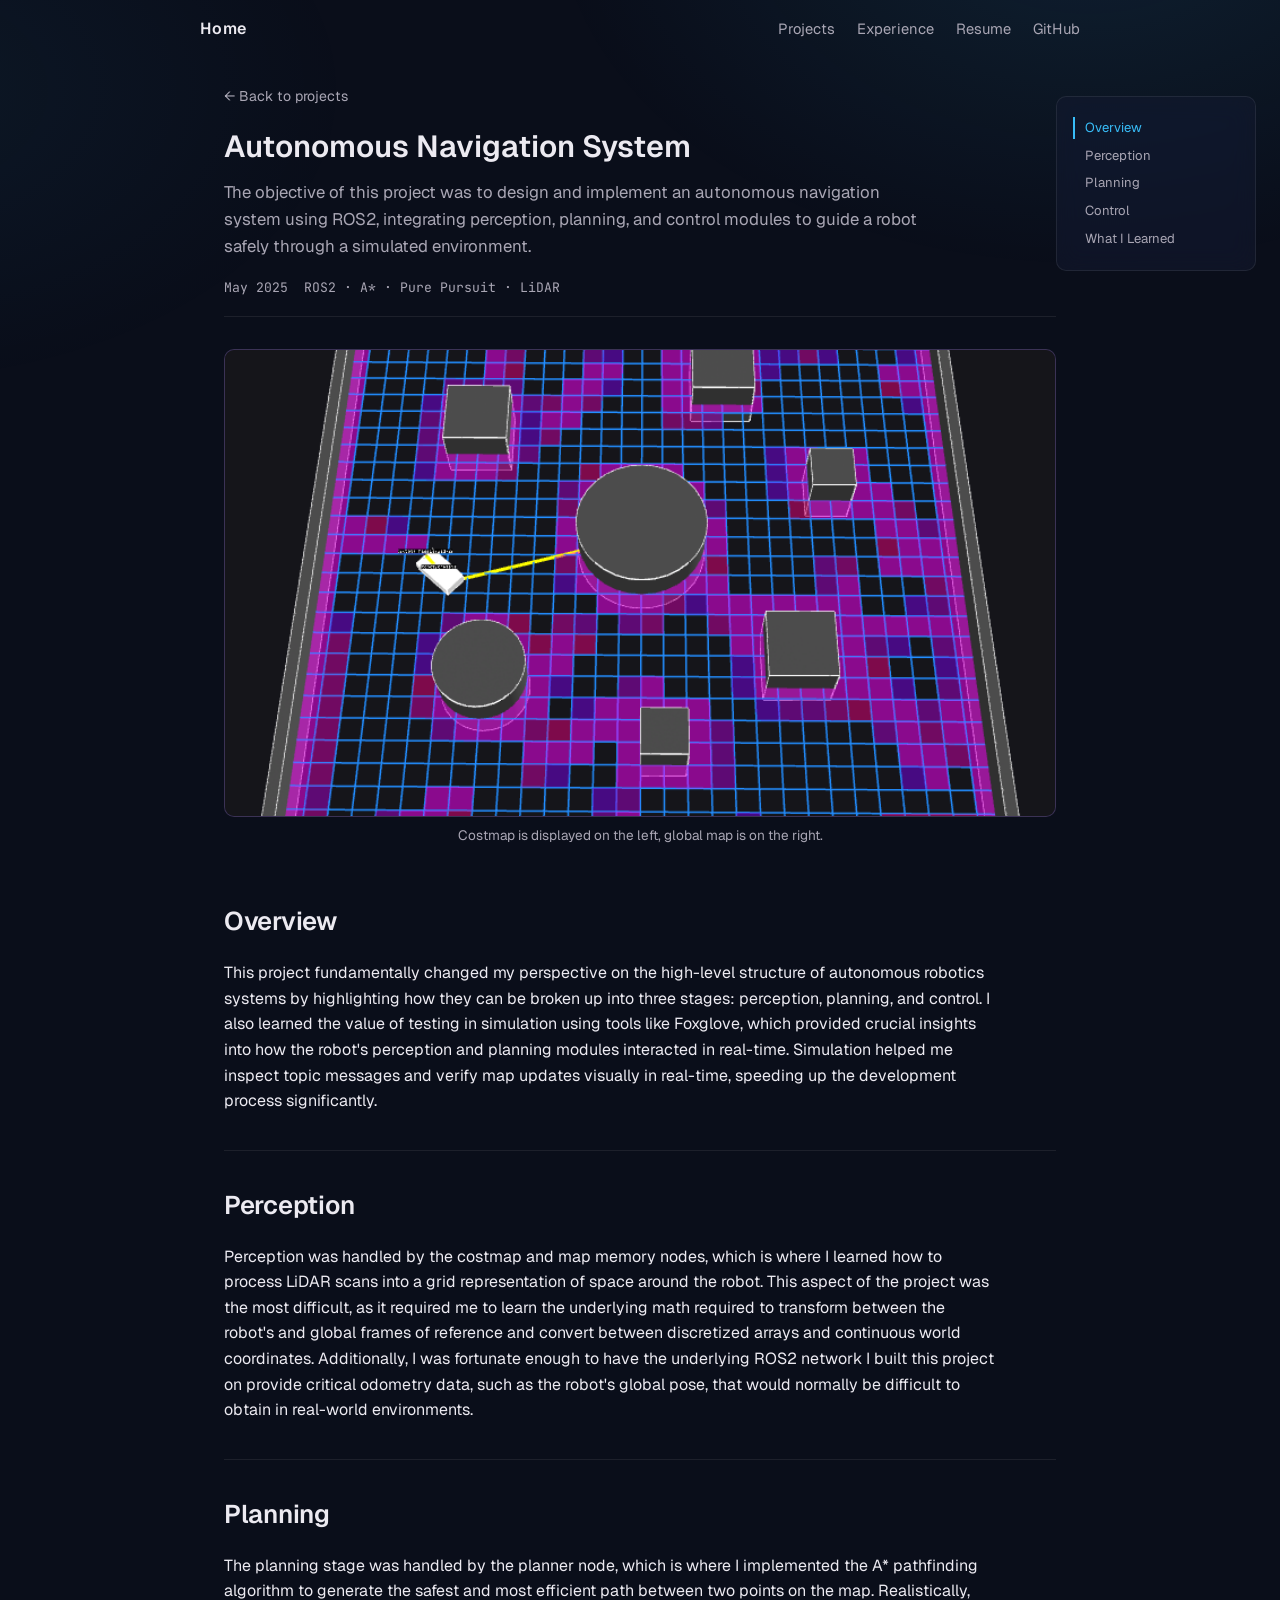
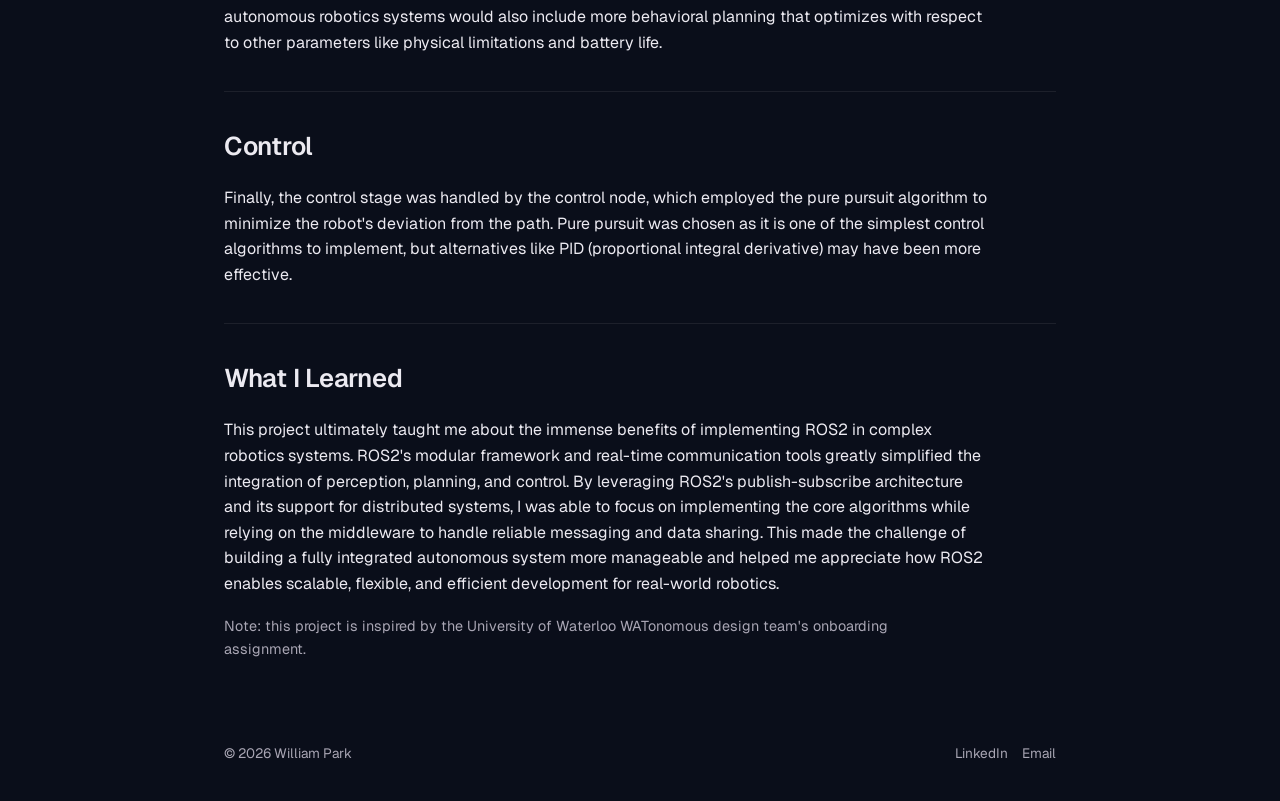
==== docs/projects/autonomous-navigation-system.html @ c75fd5d5 "Add site under /docs for GitHub Pages - Rename NewWebsite/ to docs/ so it can be served from the /do" ====
<!DOCTYPE html>
<html lang="en">
<head>
  <meta charset="UTF-8">
  <meta name="viewport" content="width=device-width, initial-scale=1.0">
  <title>William Park — Autonomous Navigation System</title>
  <meta name="description" content="ROS2 stack integrating perception, planning, and control to navigate a simulated environment.">
  <meta property="og:type" content="article">
  <meta property="og:title" content="Autonomous Navigation System">
  <meta property="og:description" content="ROS2 stack integrating perception, planning, and control to navigate a simulated environment.">
  <meta property="og:url" content="https://www.williampark.org/projects/autonomous-navigation-system.html">
  <meta property="og:image" content="https://www.williampark.org/assets/img/autonomous-navigation-system.png">
  <meta name="twitter:card" content="summary_large_image">
  <link rel="preconnect" href="https://fonts.googleapis.com">
  <link rel="preconnect" href="https://fonts.gstatic.com" crossorigin>
  <link rel="stylesheet" href="https://fonts.googleapis.com/css2?family=Geist:wght@400;500;600;700&family=JetBrains+Mono:wght@400;500&display=swap">
  <link rel="stylesheet" href="../css/style.css">
  <link rel="icon" type="image/svg+xml" href="../assets/favicon.svg">
</head>
<body class="project-page">
  <nav class="top-nav">
    <a href="../index.html" class="brand">Home</a>
    <div class="nav-links">
      <a href="../index.html#projects">Projects</a>
      <a href="../index.html#experience">Experience</a>
      <a href="../assets/resume.pdf" target="_blank" rel="noopener">Resume</a>
      <a href="https://github.com/parkwilliamy" target="_blank" rel="noopener">GitHub</a>
    </div>
  </nav>

  <main>
    <header class="page-head">
      <a href="../index.html#projects" class="back-link">← Back to projects</a>
      <h1>Autonomous Navigation System</h1>
      <p class="subtitle">
        The objective of this project was to design and implement an autonomous
        navigation system using ROS2, integrating perception, planning, and control
        modules to guide a robot safely through a simulated environment.
      </p>
      <div class="meta-bar">
        <span>May 2025</span>
        <span>ROS2 · A* · Pure Pursuit · LiDAR</span>
      </div>
    </header>

    <section>
      <figure class="hero-fig">
        <img src="../assets/img/autonomous-navigation-system.png" alt="Costmap and global map">
        <figcaption>Costmap is displayed on the left, global map is on the right.</figcaption>
      </figure>


      <h2>Overview</h2>
      <p>
        This project fundamentally changed my perspective on the high-level structure
        of autonomous robotics systems by highlighting how they can be broken up into
        three stages: perception, planning, and control. I also learned the value of
        testing in simulation using tools like Foxglove, which provided crucial
        insights into how the robot's perception and planning modules interacted in
        real-time. Simulation helped me inspect topic messages and verify map updates
        visually in real-time, speeding up the development process significantly.
      </p>

      <h2>Perception</h2>
      <p>
        Perception was handled by the costmap and map memory nodes, which is where I
        learned how to process LiDAR scans into a grid representation of space around
        the robot. This aspect of the project was the most difficult, as it required
        me to learn the underlying math required to transform between the robot's and
        global frames of reference and convert between discretized arrays and
        continuous world coordinates. Additionally, I was fortunate enough to have the
        underlying ROS2 network I built this project on provide critical odometry
        data, such as the robot's global pose, that would normally be difficult to
        obtain in real-world environments.
      </p>

      <h2>Planning</h2>
      <p>
        The planning stage was handled by the planner node, which is where I
        implemented the A* pathfinding algorithm to generate the safest and most
        efficient path between two points on the map. Realistically, autonomous
        robotics systems would also include more behavioral planning that optimizes
        with respect to other parameters like physical limitations and battery life.
      </p>

      <h2>Control</h2>
      <p>
        Finally, the control stage was handled by the control node, which employed
        the pure pursuit algorithm to minimize the robot's deviation from the path.
        Pure pursuit was chosen as it is one of the simplest control algorithms to
        implement, but alternatives like PID (proportional integral derivative) may
        have been more effective.
      </p>

      <h2>What I Learned</h2>
      <p>
        This project ultimately taught me about the immense benefits of implementing
        ROS2 in complex robotics systems. ROS2's modular framework and real-time
        communication tools greatly simplified the integration of perception,
        planning, and control. By leveraging ROS2's publish-subscribe architecture
        and its support for distributed systems, I was able to focus on implementing
        the core algorithms while relying on the middleware to handle reliable
        messaging and data sharing. This made the challenge of building a fully
        integrated autonomous system more manageable and helped me appreciate how
        ROS2 enables scalable, flexible, and efficient development for real-world
        robotics.
      </p>
      <p style="color: var(--text-dim); font-size: 0.9rem; margin-top: 18px;">
        Note: this project is inspired by the University of Waterloo WATonomous design
        team's onboarding assignment.
      </p>
    </section>
  </main>

  <footer>
    <div>© <span id="year"></span> William Park</div>
    <div class="socials">
      <a href="https://linkedin.com/in/parkwilliamy" target="_blank" rel="noopener">LinkedIn</a>
      <a href="mailto:w5park@uwaterloo.ca">Email</a>
    </div>
  </footer>
  <script src="../js/project-page.js" defer></script>
</body>
</html>
---- docs/css/style.css ----
/* --- Palette ---
   Inspired by deep-navy + electric-blue/violet palettes.
   Required base colors from brief are kept as named vars and used for surfaces.

   --bg-deep:     #0A0E1A   deep navy page background
   --bg:          #141A2E   base panel background
   --surface:     #1A2240   raised surface
   --muted:       #2A2147   muted panel / border tint (derived from #413F54)
   --plum:        #413F54   plum (brief palette)
   --charcoal:    #3F4045   neutral charcoal (brief palette)
   --slate:       #30292F   warm slate (brief palette)
   --indigo:      #5F5AA2   indigo accent (brief palette)
   --royal:       #355691   royal blue (brief palette)
   --blue:        #2563EB   electric blue — primary accent
   --violet:      #7C3AED   electric violet — secondary accent
   --cyan:        #38BDF8   cyan highlight
   --pink:        #EC4899   warm accent (used sparingly)
*/

:root {
  --bg-deep: #0A0E1A;
  --bg: #141A2E;
  --surface: #1A2240;
  --muted: #2A2147;
  --plum: #413F54;
  --charcoal: #3F4045;
  --slate: #30292F;
  --indigo: #5F5AA2;
  --royal: #355691;
  --blue: #2563EB;
  --violet: #7C3AED;
  --cyan: #38BDF8;
  --pink: #EC4899;

  /* Single accent. Cyan reads "technical instrument" against the deep navy
     and keeps the palette disciplined. --accent-2 is a muted neutral for
     subtle differentiation when one accent isn't enough. */
  --accent: var(--cyan);
  --accent-2: rgba(255, 255, 255, 0.12);
  --text: #ECEAF1;
  --text-dim: #A9A6B4;
  --border: rgba(255, 255, 255, 0.08);
  --radius: 10px;
  --maxw: 880px;
  --font: "Geist", ui-sans-serif, system-ui, -apple-system, "Segoe UI", Roboto, "Helvetica Neue", Arial, sans-serif;
  --mono: "JetBrains Mono", ui-monospace, SFMono-Regular, Menlo, Consolas, monospace;
}

* { box-sizing: border-box; }

html { scroll-behavior: smooth; }
@media (prefers-reduced-motion: reduce) {
  html { scroll-behavior: auto; }
}

/* Offset anchor targets so they don't land under the sticky nav. */
#projects, #experience { scroll-margin-top: 80px; }

html, body {
  margin: 0;
  padding: 0;
  color: var(--text);
  font-family: var(--font);
  font-size: 16px;
  line-height: 1.6;
  -webkit-font-smoothing: antialiased;
  min-height: 100%;
}
html { background: var(--bg-deep); }

body {
  background: transparent;
  position: relative;
}

/* Subtle single-accent ambient wash. No dot matrix; the page stays calm. */
body::after {
  content: "";
  position: fixed;
  inset: 0;
  z-index: -1;
  background:
    radial-gradient(900px 600px at 85% -10%, rgba(56, 189, 248, 0.10), transparent 60%),
    radial-gradient(800px 500px at -10% 10%, rgba(56, 189, 248, 0.06), transparent 60%);
  pointer-events: none;
}

a {
  color: var(--text);
  text-decoration: none;
  border-bottom: 1px solid transparent;
  transition: color 0.15s ease, border-color 0.15s ease;
}
a:hover { color: var(--accent); border-bottom-color: var(--accent); }

main, header, footer {
  max-width: var(--maxw);
  margin: 0 auto;
  padding: 0 24px;
}

/* --- Top nav (sticky, gains a frosted background on scroll) --- */
.top-nav {
  display: flex;
  justify-content: space-between;
  align-items: center;
  padding: 16px max(24px, calc((100% - var(--maxw)) / 2));
  max-width: none;
  margin: 0;
  position: sticky;
  top: 0;
  z-index: 50;
  background: transparent;
  border-bottom: 1px solid transparent;
  /* Only transition properties that don't reflow layout — animating padding or
     height causes subpixel jitter on the nav's text. */
  transition: background-color 0.25s ease, border-color 0.25s ease;
  will-change: background-color;
}
.top-nav.scrolled {
  background: rgba(10, 14, 26, 0.72);
  backdrop-filter: saturate(160%) blur(12px);
  -webkit-backdrop-filter: saturate(160%) blur(12px);
  border-bottom-color: var(--border);
}
.brand {
  font-weight: 600;
  letter-spacing: 0.02em;
  font-size: 1rem;
  color: var(--text);
  border: none;
}
.brand:hover { color: var(--accent); border: none; }
.nav-links { display: flex; gap: 22px; font-size: 0.92rem; color: var(--text-dim); }
.nav-links a { color: var(--text-dim); border: none; }
.nav-links a:hover { color: var(--accent); border: none; }

/* --- Hero --- */
.hero {
  padding: 32px 0 16px;
}
.hero-eyebrow {
  font-family: var(--mono);
  font-size: 0.78rem;
  letter-spacing: 0.14em;
  text-transform: uppercase;
  color: var(--cyan);
  margin: 0 0 12px;
}
.hero h1 {
  font-size: 2.6rem;
  font-weight: 700;
  margin: 0 0 10px;
  letter-spacing: -0.02em;
  color: var(--text);
}
.hero-headline {
  font-size: 1.4rem;
  font-weight: 500;
  color: var(--text);
  margin: 0 0 8px;
  letter-spacing: -0.01em;
}
.hero .lede {
  color: var(--text-dim);
  margin: 0 0 18px;
  max-width: 60ch;
}
.hero .quick-links {
  display: flex;
  flex-wrap: wrap;
  gap: 10px;
  margin-top: 18px;
}
.quick-link {
  display: inline-flex;
  align-items: center;
  gap: 6px;
  padding: 8px 14px;
  border: 1px solid var(--border);
  border-radius: 999px;
  font-size: 0.88rem;
  color: var(--text);
  background: rgba(255, 255, 255, 0.03);
  transition: all 0.18s ease;
}
.quick-link:nth-child(1) {
  background: var(--cyan);
  border-color: transparent;
  color: var(--bg-deep);
}
.quick-link:nth-child(1):hover { filter: brightness(1.08); border-color: transparent; }
.quick-link:hover {
  border-color: var(--cyan);
  color: var(--cyan);
  background: rgba(56, 189, 248, 0.08);
}
.quick-link .arrow { font-size: 0.85em; opacity: 0.85; }

/* --- Section headers --- */
.section {
  padding: 40px 0 8px;
}
.section h2 {
  font-size: 1.05rem;
  font-weight: 600;
  text-transform: uppercase;
  letter-spacing: 0.14em;
  color: var(--text-dim);
  margin: 0 0 18px;
  display: flex;
  align-items: center;
  gap: 12px;
}
.section h2::before {
  content: "";
  width: 28px;
  height: 1px;
  background: var(--cyan);
}

/* --- Project list (image-forward cards) --- */
.year-group { margin-bottom: 36px; }
.year-label {
  font-family: var(--mono);
  font-size: 0.78rem;
  color: var(--cyan);
  letter-spacing: 0.1em;
  margin: 0 0 14px;
  padding-bottom: 6px;
  border-bottom: 1px solid var(--border);
}
.project-list {
  list-style: none;
  padding: 0;
  margin: 0;
  display: grid;
  grid-template-columns: 1fr;
  gap: 24px;
}
.project-item { margin: 0; }
.project-link {
  position: relative;
  display: flex;
  flex-direction: column;
  height: 100%;
  border-radius: var(--radius);
  border: 1px solid var(--border);
  overflow: hidden;
  background: rgba(20, 26, 46, 0.62);
  backdrop-filter: blur(10px) saturate(140%);
  -webkit-backdrop-filter: blur(10px) saturate(140%);
  cursor: pointer;
  transition: transform 0.2s ease, border-color 0.2s ease, box-shadow 0.2s ease, background 0.2s ease;
}
/* Stretched link: the title's invisible ::before covers the whole card so
   clicking anywhere navigates to the project page. The View Code button sits
   at a higher z-index so it intercepts its own clicks. */
.project-title-link {
  color: inherit;
  border-bottom: none;
  text-decoration: none;
}
.project-title-link:hover { border-bottom: none; color: inherit; }
.project-title-link::before {
  content: "";
  position: absolute;
  inset: 0;
  z-index: 1;
}
.project-link:hover {
  border-color: rgba(56, 189, 248, 0.45);
  transform: translateY(-2px);
  box-shadow: 0 12px 40px -16px rgba(56, 189, 248, 0.30);
  color: var(--text);
}
.project-link:hover .project-title { color: var(--cyan); }
.project-link:hover .project-thumb img { transform: scale(1.03); }
.project-thumb {
  width: 100%;
  aspect-ratio: 4 / 3;
  background: var(--muted);
  overflow: hidden;
  position: relative;
}
.project-thumb::after {
  content: "";
  position: absolute;
  inset: 0;
  background: linear-gradient(180deg, transparent 55%, rgba(10, 14, 26, 0.55) 100%);
  pointer-events: none;
}
.project-thumb img {
  width: 100%;
  height: 100%;
  object-fit: cover;
  display: block;
  transition: transform 0.35s ease;
}
.project-meta {
  display: flex;
  flex-direction: column;
  flex: 1;
  padding: 18px 20px 20px;
}
.project-row {
  display: flex;
  align-items: baseline;
  justify-content: space-between;
  gap: 12px;
  margin-bottom: 6px;
}
.project-title {
  margin: 0;
  font-size: 1.25rem;
  font-weight: 600;
  color: var(--text);
  transition: color 0.15s ease;
}
.project-date {
  font-family: var(--mono);
  font-size: 0.78rem;
  color: var(--text-dim);
  white-space: nowrap;
}
.project-tagline {
  margin: 0 0 12px;
  color: var(--text-dim);
  font-size: 0.97rem;
  line-height: 1.55;
}
/* Reserve space for up to two rows of tag pills so the View Code button
   aligns across cards even when shorter tag lists fit on one row. */
.project-tags {
  display: flex;
  flex-wrap: wrap;
  gap: 6px;
  align-content: flex-start;
  min-height: calc(2 * 1.5rem + 6px);
}
.project-actions {
  margin-top: auto;
  padding-top: 14px;
  display: flex;
  gap: 10px;
}
.view-code {
  position: relative;
  z-index: 2;
  display: inline-flex;
  align-items: center;
  gap: 8px;
  padding: 7px 14px;
  border: 1px solid var(--border);
  border-radius: 999px;
  background: rgba(255, 255, 255, 0.04);
  color: var(--text);
  font-family: var(--font);
  font-size: 0.85rem;
  font-weight: 500;
  text-decoration: none;
  transition: border-color 0.18s ease, background 0.18s ease, color 0.18s ease;
}
.view-code:hover {
  border-color: rgba(56, 189, 248, 0.55);
  background: rgba(56, 189, 248, 0.12);
  color: var(--cyan);
}
.view-code svg { display: block; }
@media (min-width: 720px) {
  .project-list {
    grid-template-columns: repeat(2, 1fr);
    gap: 24px;
  }
  /* The first project of the most-recent year group is the "newest" — it
     gets a full-width feature row above the uniform half-width grid below. */
  .year-group:first-of-type .project-list .project-item:first-child {
    grid-column: 1 / -1;
  }
  /* If a year group has only one project, let it fill the row rather than
     leaving an awkward empty cell. */
  .project-list .project-item:only-child {
    grid-column: 1 / -1;
  }
  /* Featured + lone cards keep 4:3 (so the full image is visible, no crop)
     but are capped to ~540px wide and centered, so they're only a little
     larger than the half-width cards beneath them. */
  .year-group:first-of-type .project-list .project-item:first-child .project-link,
  .project-list .project-item:only-child .project-link {
    max-width: 540px;
    margin-left: auto;
    margin-right: auto;
  }
}
/* Monochrome spec-sheet pills: uppercase mono label, hairline border, no fill. */
.tag {
  font-family: var(--mono);
  font-size: 0.68rem;
  letter-spacing: 0.08em;
  text-transform: uppercase;
  padding: 2px 9px;
  border-radius: 3px;
  background: transparent;
  color: var(--text-dim);
  border: 1px solid var(--border);
}

/* --- Project page --- */
.project-page header.page-head {
  padding: 24px 0 8px;
}
.back-link {
  font-size: 0.88rem;
  color: var(--text-dim);
  border: none;
}
.back-link:hover { color: var(--accent); border: none; }
.project-page h1 {
  font-size: 1.9rem;
  margin: 14px 0 8px;
  font-weight: 600;
}
.project-page .subtitle {
  color: var(--text-dim);
  font-size: 1.05rem;
  margin: 0 0 8px;
  max-width: 65ch;
}
.project-page .meta-bar {
  display: flex;
  flex-wrap: wrap;
  gap: 16px;
  font-family: var(--mono);
  font-size: 0.82rem;
  color: var(--text-dim);
  margin: 18px 0 24px;
  padding-bottom: 18px;
  border-bottom: 1px solid var(--border);
}
/* Each <h2> on a project page starts a new section. No frosted card —
   sections sit in one continuous reading column separated by a hairline
   rule at the top, like a technical document. Wrapping is done at runtime
   in js/project-page.js. */
.project-page main > section > .panel {
  padding: 28px 0 8px;
  margin-bottom: 12px;
  border-top: 1px solid var(--border);
}
.project-page main > section > .panel:first-of-type {
  border-top: none;
  padding-top: 20px;
}
/* Cap prose width inside each section for readability (~70ch). Figures and
   grids stay full-width by escaping this cap. */
.project-page main > section > .panel > p,
.project-page main > section > .panel > ul,
.project-page main > section > .panel > ol,
.project-page main > section > .panel > h3 {
  max-width: 70ch;
}

.project-page h2 {
  font-size: 1.6rem;
  margin: 6px 0 18px;
  font-weight: 600;
  color: var(--text);
  letter-spacing: -0.01em;
}
.repo-link {
  display: inline-flex;
  align-items: center;
  gap: 10px;
  padding: 10px 16px;
  border: 1px solid var(--border);
  border-radius: 8px;
  background: rgba(255, 255, 255, 0.03);
  color: var(--text);
  font-family: var(--mono);
  font-size: 0.9rem;
  transition: border-color 0.18s ease, background 0.18s ease, color 0.18s ease;
}
.repo-link:hover {
  border-color: rgba(56, 189, 248, 0.5);
  background: rgba(56, 189, 248, 0.10);
  color: var(--cyan);
}
.repo-link .arrow { opacity: 0.7; }
.project-page h3 {
  font-size: 1rem;
  margin: 24px 0 8px;
  color: var(--text);
}
.project-page p { color: var(--text); }
.project-page ul { padding-left: 20px; }
.project-page li { margin-bottom: 8px; }
.project-page figure.hero-fig {
  margin: 0 0 28px;
}
.project-page figure.hero-fig img {
  width: 100%;
  aspect-ratio: 16 / 9;
  object-fit: cover;
  display: block;
  border-radius: 10px;
  border: 1px solid var(--border);
  background: var(--muted);
}
/* Light-tile variant for hero figures whose subject is a diagram /
   white-background render (e.g., R500 architecture diagram). */
.project-page figure.hero-fig.contain img {
  object-fit: contain;
  padding: 22px;
  background: #FFFFFF;
  border-color: rgba(255, 255, 255, 0.14);
}
/* Detail figures (e.g., diagrams, reports) — preserve the image's natural
   aspect ratio so fine text stays legible instead of being letterboxed. */
.project-page figure.hero-fig.detail-fig img {
  aspect-ratio: auto;
  height: auto;
  max-height: 85vh;
}
.project-page figure.hero-fig figcaption {
  font-size: 0.85rem;
  color: var(--text-dim);
  text-align: center;
  margin-top: 8px;
}
.fig-grid {
  display: grid;
  grid-template-columns: repeat(auto-fit, minmax(220px, 1fr));
  gap: 14px;
  margin: 18px 0 8px;
}
.fig-grid figure { margin: 0; }
.fig-grid figcaption {
  font-size: 0.82rem;
  color: var(--text-dim);
  text-align: center;
  margin-top: 8px;
}
.fig-grid img {
  width: 100%;
  aspect-ratio: 4 / 3;
  object-fit: cover;
  display: block;
  border-radius: 8px;
  border: 1px solid var(--border);
  background: var(--muted);
}
/* For images where the whole subject must stay visible (CAD/PCB renders,
   diagrams, screenshots). Lets the image fit inside the tile instead of
   cropping. Per-image tile colors sampled from each source so the tile blends
   with the image's own background. */
.fig-grid.contain img {
  object-fit: contain;
  padding: 16px;
  background: #F2F2F2;
  border-color: rgba(255, 255, 255, 0.14);
}
/* Per-image tile color overrides (sampled from each PNG). */
.fig-grid.contain img[src$="lfr-chassis.png"]    { background: #FBFBFB; }
.fig-grid.contain img[src$="lfr-sensor-pcb.png"] { background: #F6F6F6; }
.fig-grid.contain img[src$="lfr-stm32-pcb.png"]  { background: #F7F7F7; }
.fig-grid.contain img[src$="rh-finger.png"]      { background: #817E77; }
.fig-grid.contain img[src$="rh-palm.png"]        { background: #383B3F; }
.fig-grid.contain img[src$="rh-base.png"]        { background: #F9F9F9; }
.fig-grid.contain img[src$="rh-pcb.png"]         { background: #F4F4F4; }
.fig-grid.contain img[src$="r500-toplevel.png"]  { background: #FFFFFF; }
.fig-grid.contain img[src$="r500-util.png"]      { background: #EBEBEB; }
.metrics {
  display: grid;
  grid-template-columns: repeat(auto-fit, minmax(140px, 1fr));
  gap: 10px;
  margin: 16px 0;
}
.metric {
  padding: 14px;
  border: 1px solid var(--border);
  border-radius: 8px;
  background: rgba(255, 255, 255, 0.02);
  position: relative;
  overflow: hidden;
}
.metric::before {
  content: "";
  position: absolute;
  inset: 0 auto 0 0;
  width: 2px;
  background: var(--cyan);
}
.metric .label {
  font-size: 0.75rem;
  text-transform: uppercase;
  letter-spacing: 0.08em;
  color: var(--text-dim);
  margin-bottom: 4px;
}
.metric .value {
  font-family: var(--mono);
  font-size: 1.15rem;
  color: var(--cyan);
}

/* --- Footer --- */
footer {
  padding: 48px 24px 36px;
  color: var(--text-dim);
  font-size: 0.85rem;
  display: flex;
  justify-content: space-between;
  flex-wrap: wrap;
  gap: 12px;
}
footer .socials { display: flex; gap: 14px; }
footer a { color: var(--text-dim); border: none; }
footer a:hover { color: var(--accent); border: none; }

/* --- Work Experience (Website1-style card list) --- */
.experience-list {
  list-style: none;
  padding: 0;
  margin: 0;
  display: flex;
  flex-direction: column;
  gap: 18px;
}
.exp-card {
  border: 1px solid var(--border);
  border-radius: var(--radius);
  padding: 20px 22px;
  background: rgba(255, 255, 255, 0.02);
  position: relative;
  transition: border-color 0.18s ease, transform 0.18s ease;
}
.exp-card:hover {
  border-color: rgba(56, 189, 248, 0.45);
  transform: translateY(-1px);
}
.exp-head {
  display: flex;
  align-items: center;
  gap: 14px;
  margin-bottom: 10px;
}
.exp-logo {
  width: 40px;
  height: 40px;
  border-radius: 8px;
  object-fit: contain;
  background: rgba(255, 255, 255, 0.06);
  padding: 4px;
  border: 1px solid var(--border);
  flex-shrink: 0;
}
.exp-titles {
  display: flex;
  flex-direction: column;
  gap: 2px;
  min-width: 0;
}
.exp-company {
  font-size: 1.2rem;
  font-weight: 700;
  margin: 0;
  color: var(--text);
}
.exp-role {
  font-size: 1rem;
  font-weight: 500;
  color: var(--cyan);
  margin: 0;
}
.exp-meta {
  display: flex;
  flex-wrap: wrap;
  gap: 18px;
  font-family: var(--mono);
  font-size: 0.78rem;
  color: var(--text-dim);
  margin-bottom: 12px;
  padding-bottom: 12px;
  border-bottom: 1px solid var(--border);
}
.exp-meta .meta-item { display: inline-flex; align-items: center; gap: 6px; }
.exp-bullets {
  margin: 0;
  padding-left: 20px;
  color: var(--text);
  font-size: 0.94rem;
}
.exp-bullets li { margin-bottom: 6px; }
.exp-bullets li::marker { color: var(--cyan); }
.exp-summary {
  margin: 0;
  color: var(--text);
  font-size: 0.94rem;
  line-height: 1.6;
}

/* --- In-page TOC (floating sidebar on project pages) --- */
.page-toc {
  position: fixed;
  top: 96px;
  right: 24px;
  width: 200px;
  max-height: calc(100vh - 140px);
  overflow-y: auto;
  font-size: 0.82rem;
  padding: 14px 16px;
  background: rgba(20, 26, 46, 0.55);
  backdrop-filter: blur(12px) saturate(140%);
  -webkit-backdrop-filter: blur(12px) saturate(140%);
  border: 1px solid var(--border);
  border-radius: 10px;
  z-index: 5;
}
.page-toc ul { list-style: none; padding: 0; margin: 0; }
.page-toc li { margin: 6px 0; }
.page-toc a {
  color: var(--text-dim);
  text-decoration: none;
  border-bottom: none;
  display: block;
  padding: 2px 0 2px 10px;
  border-left: 2px solid transparent;
  line-height: 1.35;
  transition: color 0.15s ease, border-color 0.15s ease;
}
.page-toc a:hover { color: var(--text); }
.page-toc a.active {
  color: var(--accent);
  border-left-color: var(--accent);
}
@media (max-width: 1180px) {
  .page-toc { display: none; }
}

/* Click-to-zoom on figure images. */
.project-page figure a.img-zoom {
  display: block;
  border-bottom: none;
  cursor: zoom-in;
}
.project-page figure a.img-zoom:hover { border-bottom: none; }

/* Smooth-scroll for TOC anchors, with offset for the sticky nav. */
html { scroll-behavior: smooth; }
.project-page h2[id] { scroll-margin-top: 80px; }

/* --- Mobile --- */
@media (max-width: 560px) {
  .top-nav { padding-left: 18px; padding-right: 18px; }
  main, header, footer { padding-left: 18px; padding-right: 18px; }
  .hero h1 { font-size: 1.9rem; }
  .project-row { flex-direction: column; align-items: flex-start; gap: 2px; }
  .project-meta { padding: 14px 16px 16px; }
  .project-title { font-size: 1.1rem; }
}
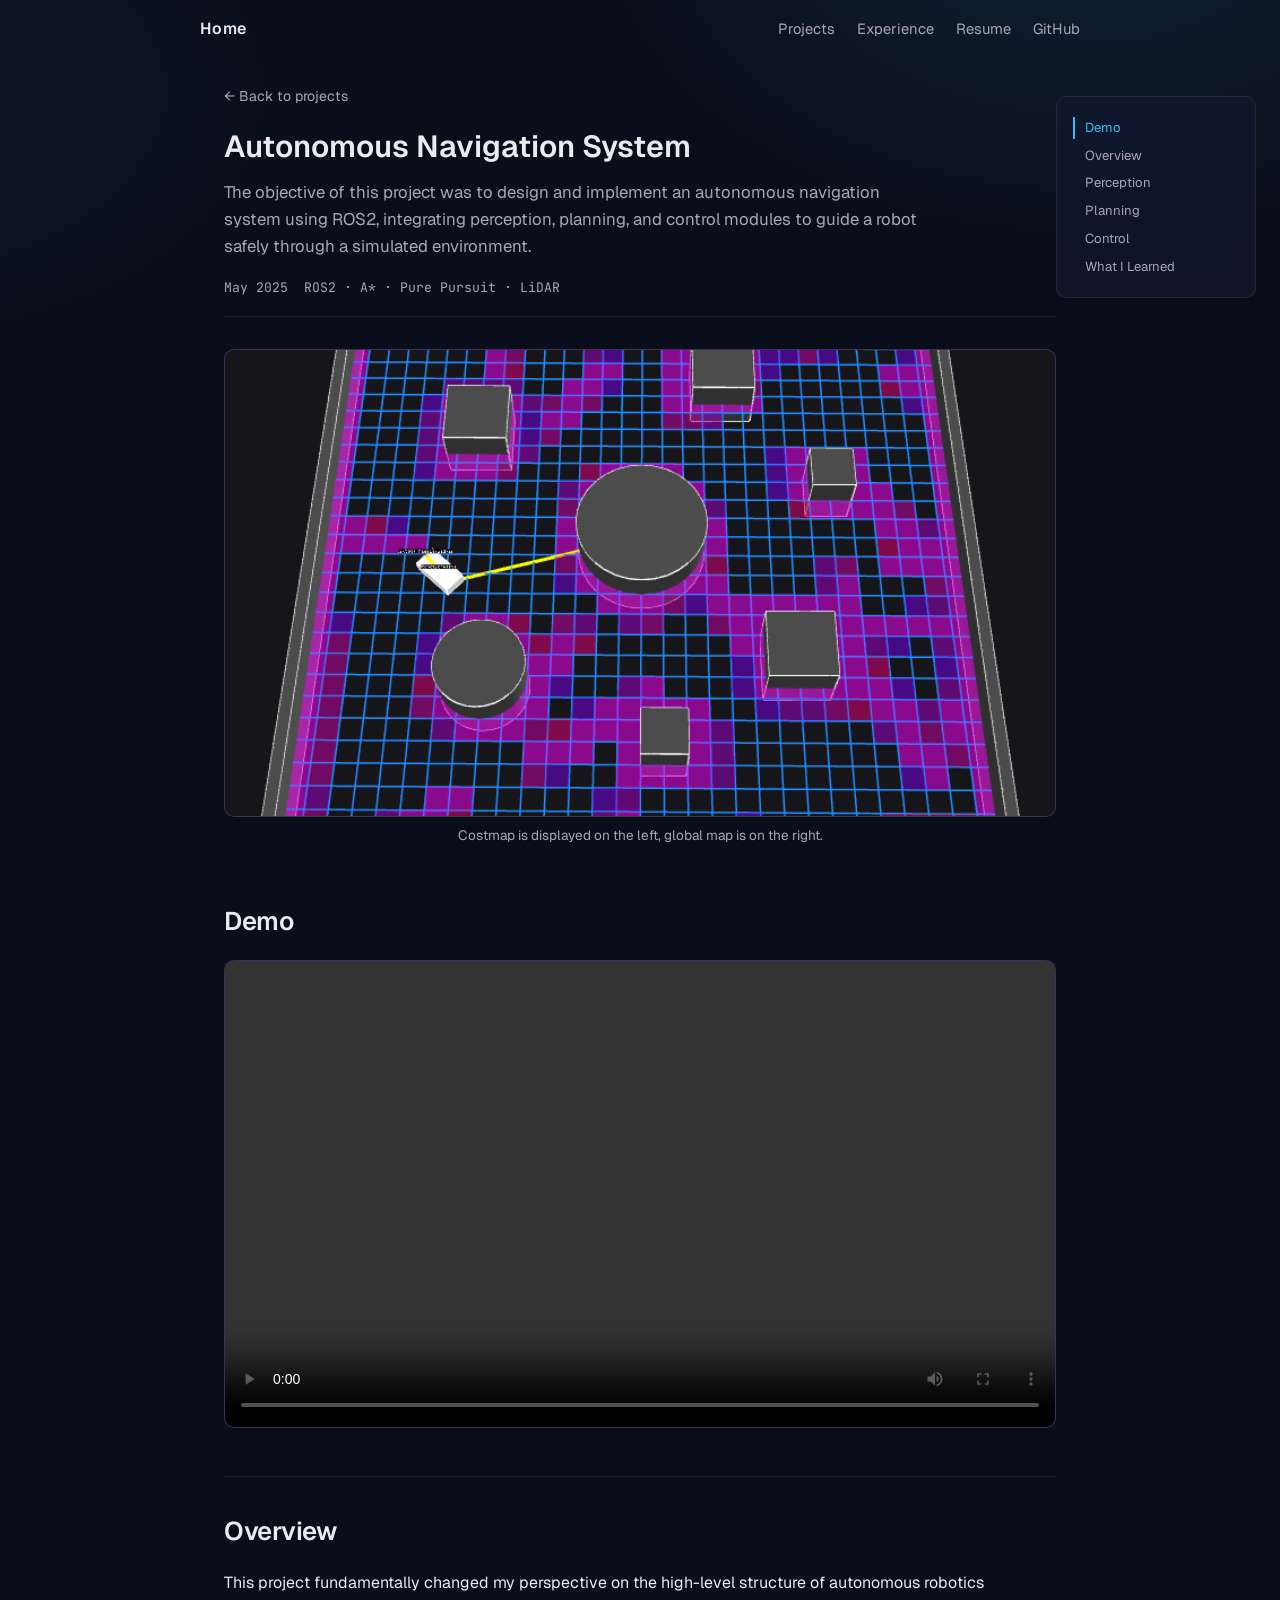
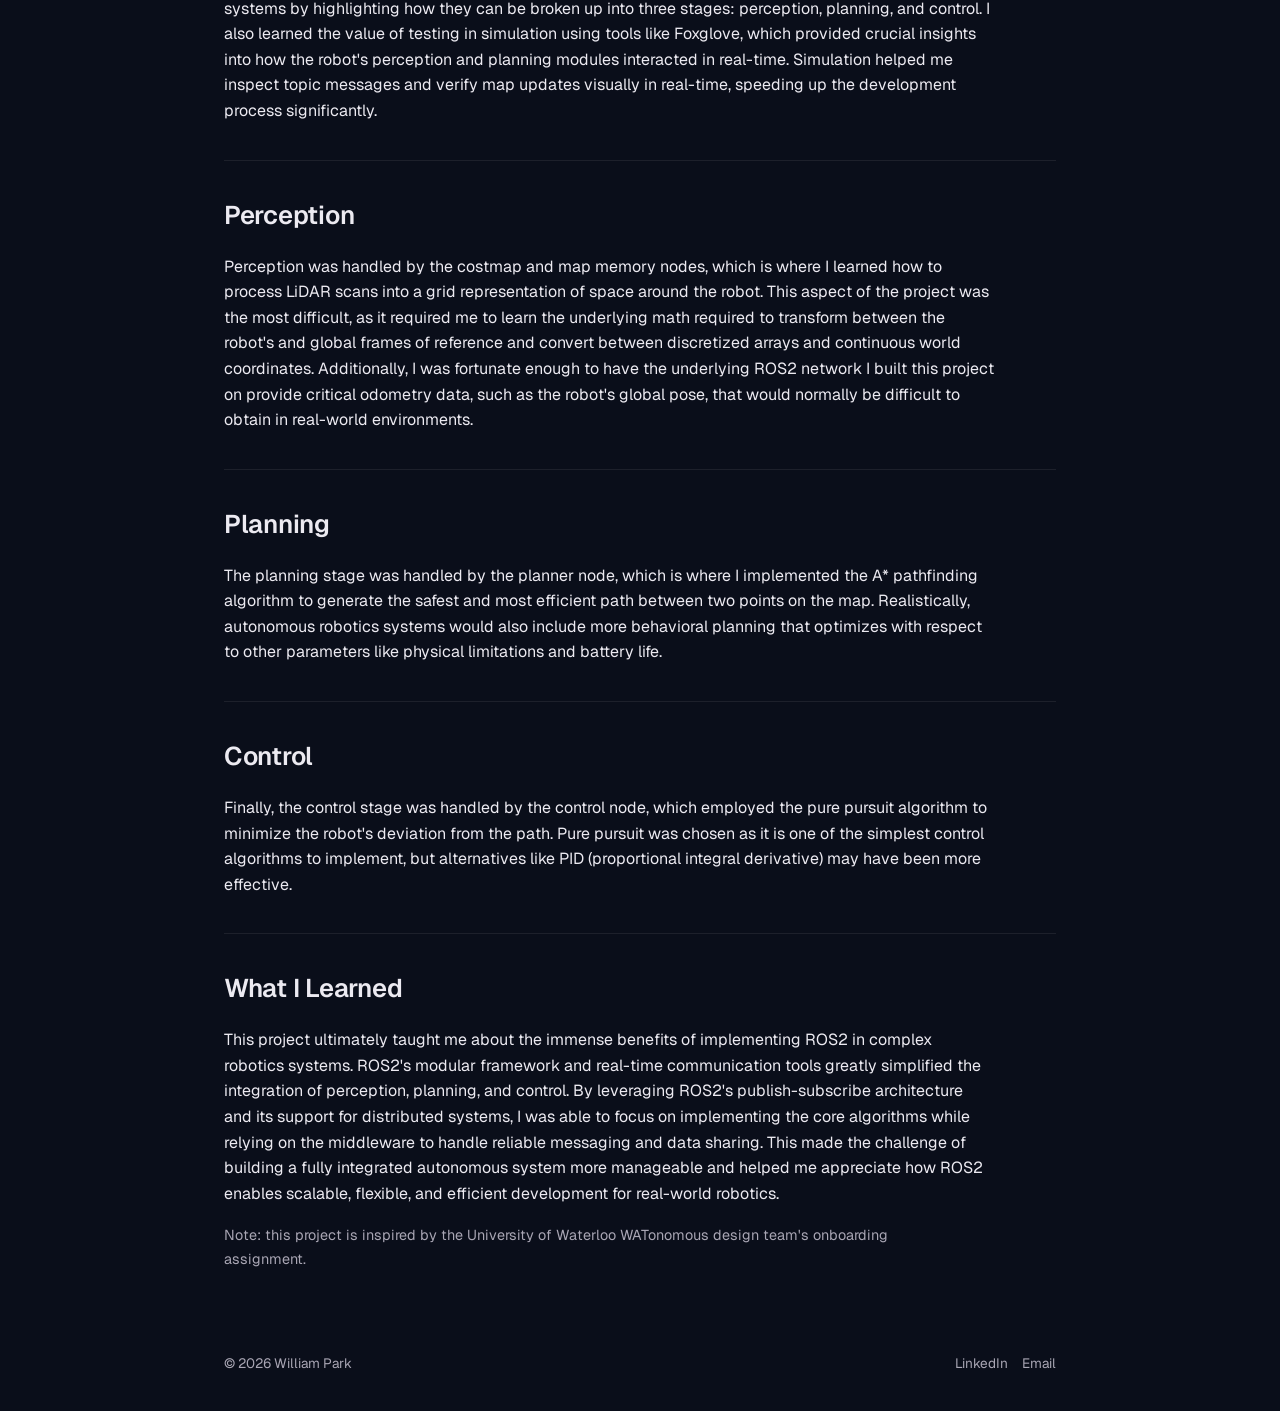
==== commit 7a1299a3: "Add project demo videos and polish TOC + nav scroll behavior - Embed demo videos on robot-hand, line" ====
--- a/docs/projects/autonomous-navigation-system.html
+++ b/docs/projects/autonomous-navigation-system.html
@@ -49,6 +49,13 @@
         <figcaption>Costmap is displayed on the left, global map is on the right.</figcaption>
       </figure>
 
+      <h2>Demo</h2>
+      <figure class="hero-fig">
+        <video controls preload="metadata" playsinline>
+          <source src="../assets/vid/watonomous-asd.mp4" type="video/mp4">
+          Your browser does not support the video tag.
+        </video>
+      </figure>
 
       <h2>Overview</h2>
       <p>
--- a/docs/css/style.css
+++ b/docs/css/style.css
@@ -496,7 +496,8 @@
 .project-page figure.hero-fig {
   margin: 0 0 28px;
 }
-.project-page figure.hero-fig img {
+.project-page figure.hero-fig img,
+.project-page figure.hero-fig video {
   width: 100%;
   aspect-ratio: 16 / 9;
   object-fit: cover;
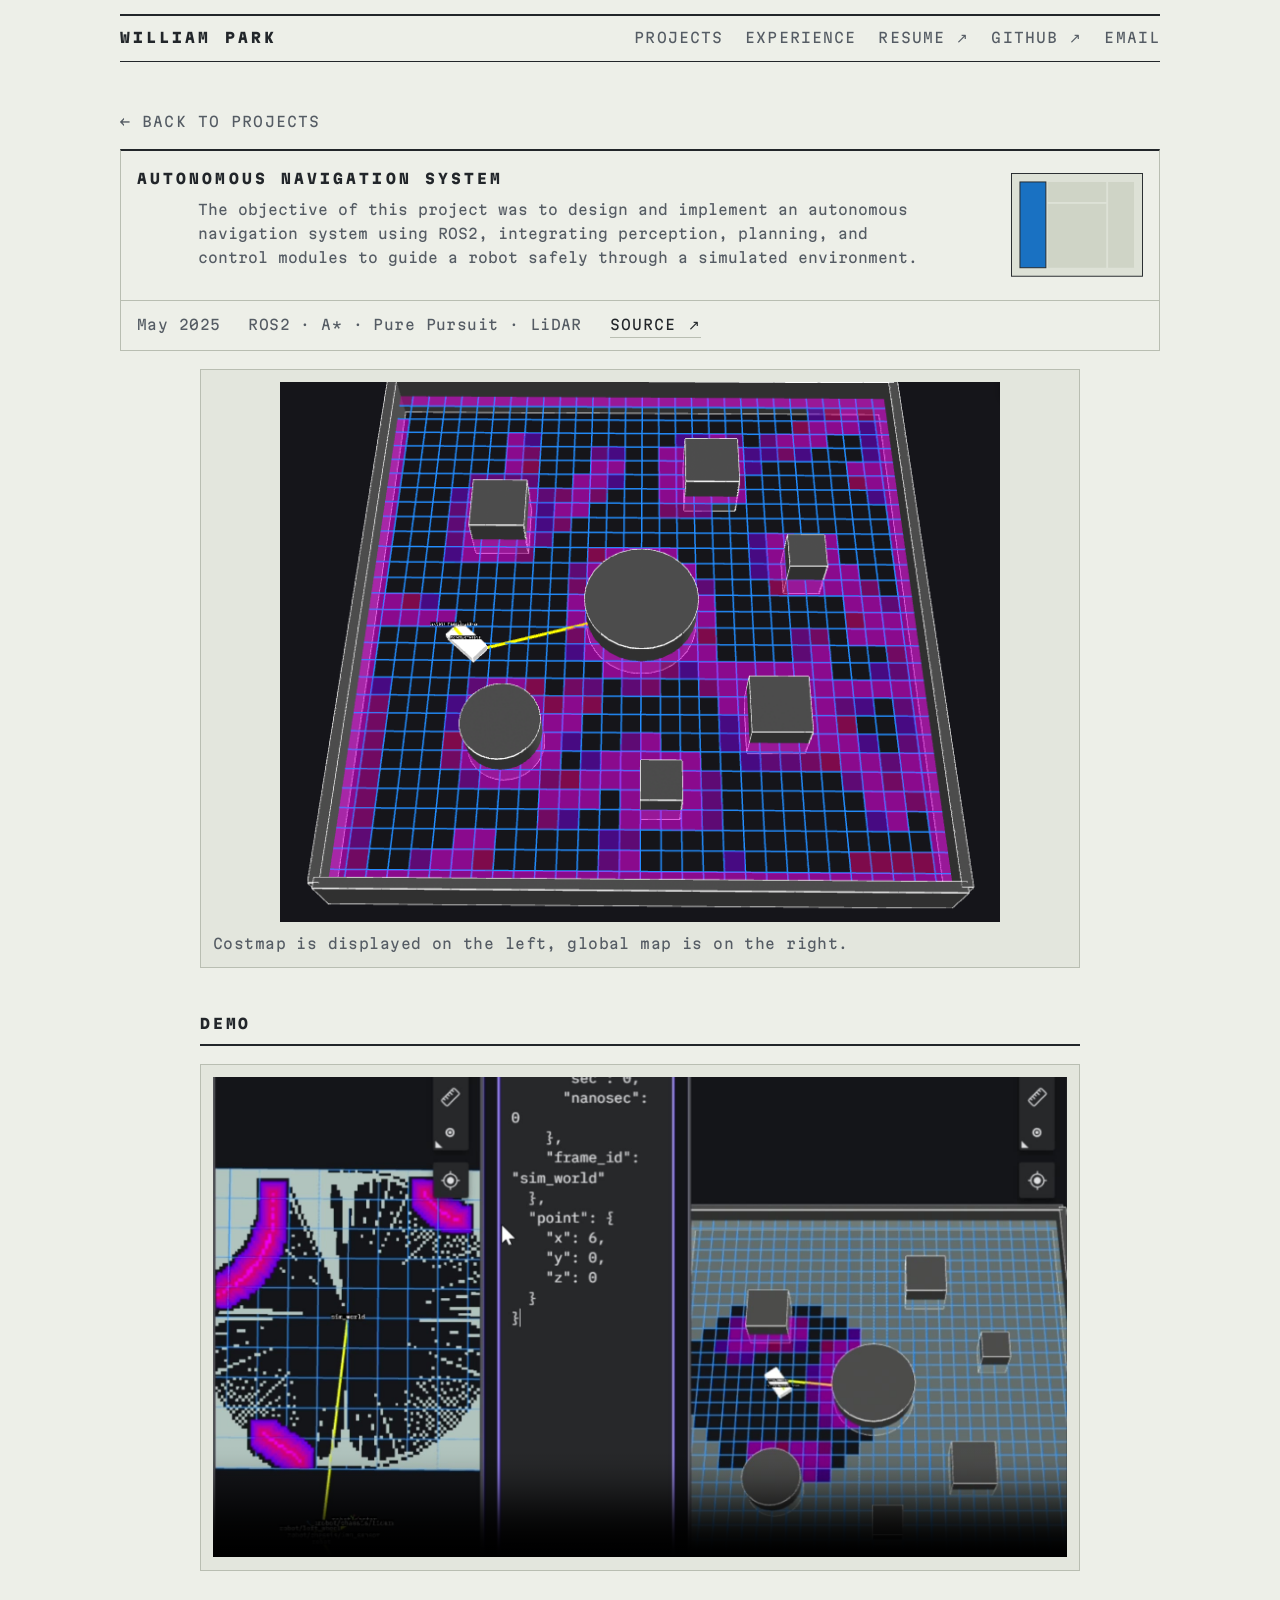
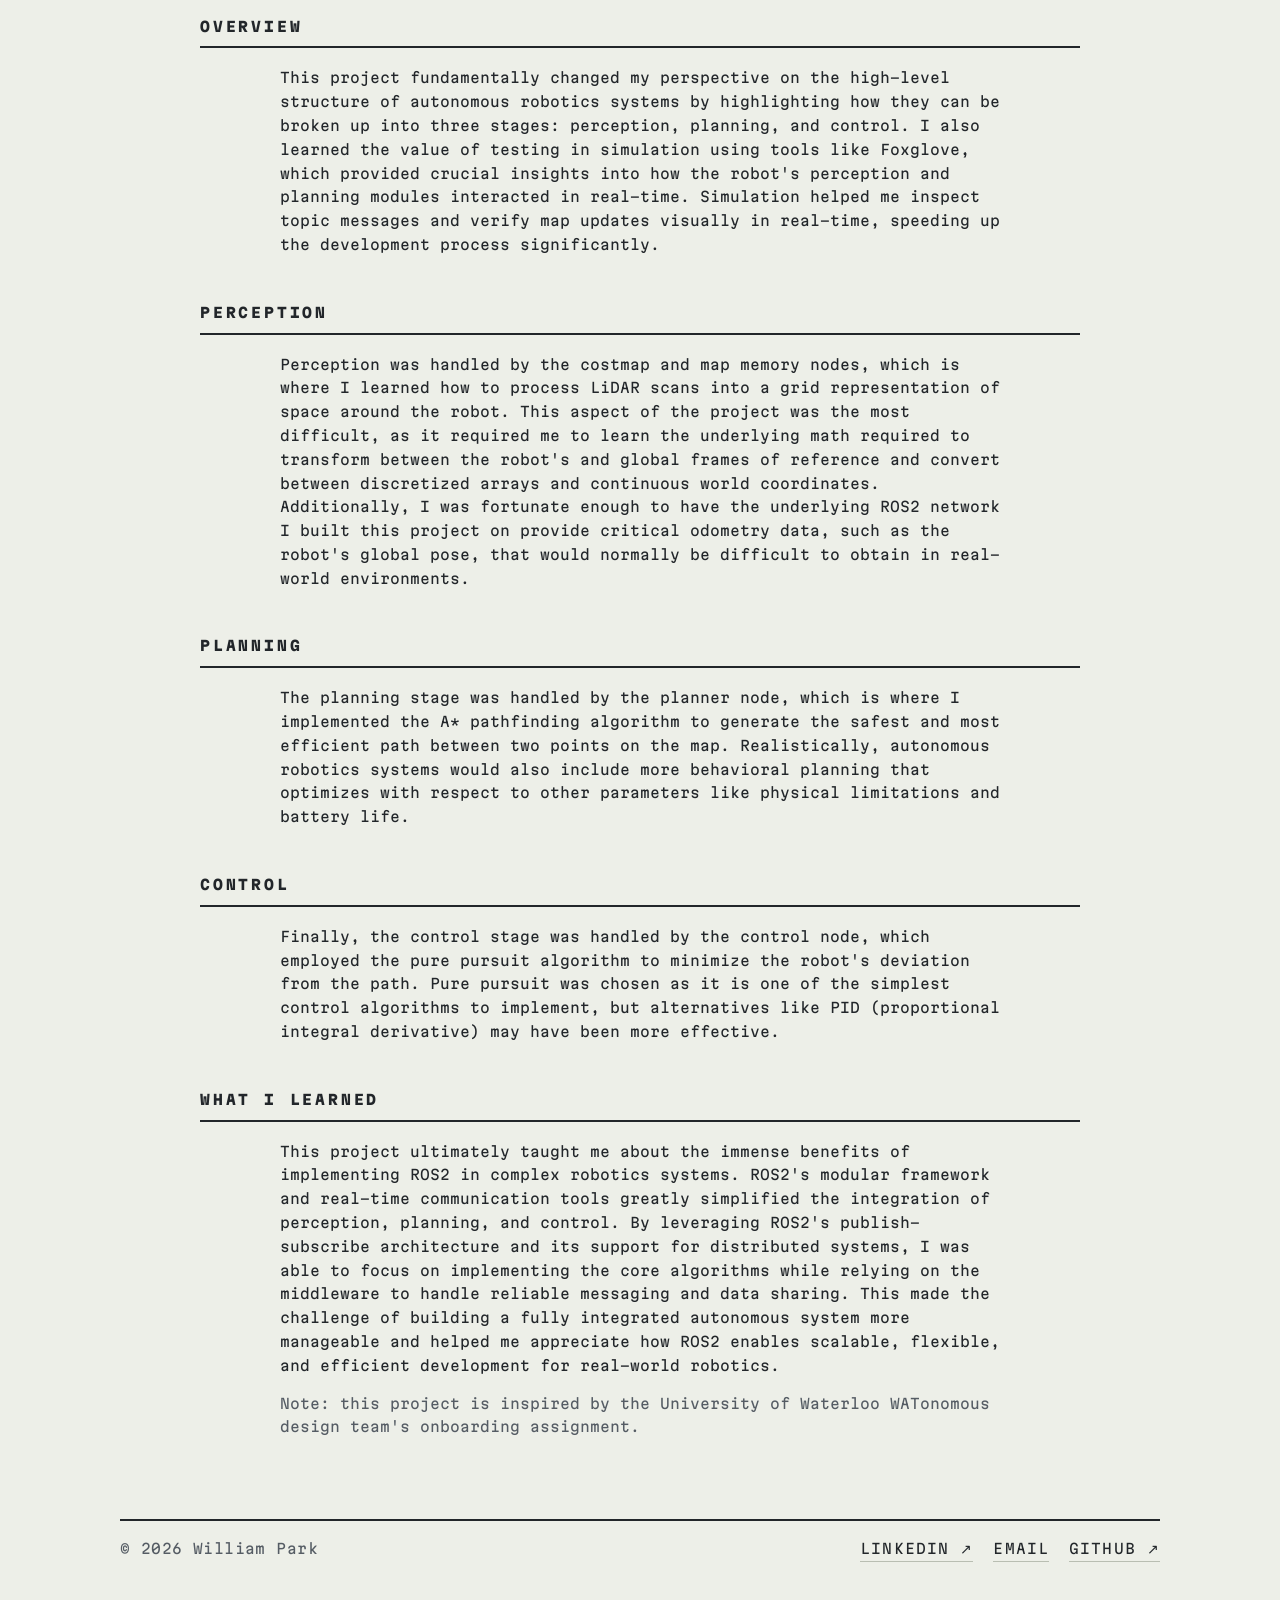
==== commit dabcde4f: "Redesign site as a chip-floorplan world Homepage: projects drawn as labeled IP blocks on a pad-ringe" ====
--- a/docs/projects/autonomous-navigation-system.html
+++ b/docs/projects/autonomous-navigation-system.html
@@ -13,33 +13,42 @@
   <meta name="twitter:card" content="summary_large_image">
   <link rel="preconnect" href="https://fonts.googleapis.com">
   <link rel="preconnect" href="https://fonts.gstatic.com" crossorigin>
-  <link rel="stylesheet" href="https://fonts.googleapis.com/css2?family=Geist:wght@400;500;600;700&family=JetBrains+Mono:wght@400;500&display=swap">
-  <link rel="stylesheet" href="../css/style.css">
+  <link rel="stylesheet" href="https://fonts.googleapis.com/css2?family=Martian+Mono:wght@400;700;800&display=swap">
+  <link rel="stylesheet" href="../css/site.css">
+  <link rel="stylesheet" href="../css/project.css">
   <link rel="icon" type="image/svg+xml" href="../assets/favicon.svg">
 </head>
 <body class="project-page">
-  <nav class="top-nav">
-    <a href="../index.html" class="brand">Home</a>
-    <div class="nav-links">
+  <div class="sheet">
+  <div class="head-bar">
+    <span class="brand"><a href="../index.html">William Park</a></span>
+    <nav class="head-nav" aria-label="Site">
       <a href="../index.html#projects">Projects</a>
       <a href="../index.html#experience">Experience</a>
-      <a href="../assets/resume.pdf" target="_blank" rel="noopener">Resume</a>
-      <a href="https://github.com/parkwilliamy" target="_blank" rel="noopener">GitHub</a>
-    </div>
-  </nav>
+      <a href="../assets/resume.pdf" target="_blank" rel="noopener">Resume &#8599;</a>
+      <a href="https://github.com/parkwilliamy" target="_blank" rel="noopener">GitHub &#8599;</a>
+      <a href="mailto:w5park@uwaterloo.ca">Email</a>
+    </nav>
+  </div>
 
   <main>
     <header class="page-head">
       <a href="../index.html#projects" class="back-link">← Back to projects</a>
-      <h1>Autonomous Navigation System</h1>
+      <div class="title-grid">
+        <div class="title-cell">
+          <h1>Autonomous Navigation System</h1>
       <p class="subtitle">
         The objective of this project was to design and implement an autonomous
         navigation system using ROS2, integrating perception, planning, and control
         modules to guide a robot safely through a simulated environment.
       </p>
+        </div>
+        <div class="locator-cell" id="plan-locator" aria-hidden="true"></div>
+      </div>
       <div class="meta-bar">
         <span>May 2025</span>
         <span>ROS2 · A* · Pure Pursuit · LiDAR</span>
+        <a href="https://github.com/parkwilliamy/wato_asd_training" target="_blank" rel="noopener">Source &#8599;</a>
       </div>
     </header>
 
@@ -51,7 +60,7 @@
 
       <h2>Demo</h2>
       <figure class="hero-fig">
-        <video controls preload="metadata" playsinline>
+        <video controls preload="metadata" playsinline poster="../assets/img/ans-poster.jpg">
           <source src="../assets/vid/watonomous-asd.mp4" type="video/mp4">
           Your browser does not support the video tag.
         </video>
@@ -112,7 +121,7 @@
         ROS2 enables scalable, flexible, and efficient development for real-world
         robotics.
       </p>
-      <p style="color: var(--text-dim); font-size: 0.9rem; margin-top: 18px;">
+      <p class="footnote">
         Note: this project is inspired by the University of Waterloo WATonomous design
         team's onboarding assignment.
       </p>
@@ -120,12 +129,17 @@
   </main>
 
   <footer>
-    <div>© <span id="year"></span> William Park</div>
-    <div class="socials">
-      <a href="https://linkedin.com/in/parkwilliamy" target="_blank" rel="noopener">LinkedIn</a>
+    <span class="foot-mark">&#169; <span id="year">2026</span> William Park</span>
+    <nav class="foot-links" aria-label="Contact">
+      <a href="https://linkedin.com/in/parkwilliamy" target="_blank" rel="noopener">LinkedIn &#8599;</a>
       <a href="mailto:w5park@uwaterloo.ca">Email</a>
-    </div>
+      <a href="https://github.com/parkwilliamy" target="_blank" rel="noopener">GitHub &#8599;</a>
+    </nav>
   </footer>
+  </div>
+  <script src="../js/projects.js"></script>
+  <script src="../js/plan-lib.js"></script>
+  <script src="../js/locator.js"></script>
   <script src="../js/project-page.js" defer></script>
 </body>
 </html>
--- a/docs/css/site.css
+++ b/docs/css/site.css
@@ -0,0 +1,133 @@
+/* williampark.org — shared chrome for the Chip Floorplan world.
+   Tokens, type, header/nav, footer, and browser surfaces used by every page.
+   Page-specific layout lives in home.css (homepage) and project.css (write-ups).
+   ONE type size everywhere: hierarchy is weight, tracking, ink, and spacing. */
+
+:root {
+  --paper: #edefe8;
+  --paper-deep: #e3e6dd;
+  --ink: #22262a;
+  --ink-2: #555c64;
+  --rule: #b9beb2;
+  --rule-strong: #22262a;
+  --bin-green: #2f9e44;
+  --bin-blue: #1971c2;
+  --bin-yellow: #f5c518;
+  --bin-red: #e03131;
+  --fs: 0.875rem;          /* the one size */
+  --lh: 1.7;
+  --track: 0.08em;
+  --pad: clamp(18px, 4vw, 40px);
+}
+
+* { margin: 0; padding: 0; box-sizing: border-box; }
+
+@media (prefers-reduced-motion: no-preference) {
+  html { scroll-behavior: smooth; }
+}
+
+body {
+  background: var(--paper);
+  color: var(--ink);
+  font-family: "Martian Mono", "Courier New", monospace;
+  font-size: var(--fs);
+  line-height: var(--lh);
+  -webkit-font-smoothing: antialiased;
+  font-variant-numeric: tabular-nums;
+}
+
+/* Browser surfaces carry the design too. */
+::selection { background: var(--ink); color: var(--paper); }
+:focus-visible { outline: 2px solid var(--ink); outline-offset: 2px; }
+* { scrollbar-color: var(--rule) var(--paper); scrollbar-width: thin; }
+::-webkit-scrollbar { width: 10px; }
+::-webkit-scrollbar-thumb { background: var(--rule); border: 2px solid var(--paper); }
+::-webkit-scrollbar-track { background: var(--paper); }
+
+.sheet {
+  max-width: 1120px;
+  margin: 0 auto;
+  padding: 0 var(--pad) var(--pad);
+}
+
+a { color: var(--ink); text-decoration: underline; text-decoration-color: var(--rule); text-underline-offset: 4px; }
+a:hover { text-decoration-color: var(--ink); }
+
+strong { font-weight: 700; }
+
+/* --- ruled header bar --- */
+.head-bar {
+  display: flex;
+  justify-content: space-between;
+  align-items: baseline;
+  flex-wrap: wrap;
+  gap: 8px 24px;
+  border-top: 2px solid var(--rule-strong);
+  border-bottom: 1px solid var(--rule-strong);
+  padding-top: 10px;
+  padding-bottom: 10px;
+  margin-top: 14px;
+}
+.brand { font-size: var(--fs); font-weight: 800; letter-spacing: 0.22em; text-transform: uppercase; }
+.brand a { text-decoration: none; }
+.head-nav { display: flex; gap: 22px; flex-wrap: wrap; }
+.head-nav a {
+  text-decoration: none;
+  letter-spacing: var(--track);
+  text-transform: uppercase;
+  color: var(--ink-2);
+  border-bottom: 1px solid transparent;
+}
+.head-nav a:hover { color: var(--ink); border-bottom-color: var(--ink); }
+
+/* --- sections --- */
+.section { margin-top: clamp(32px, 5vw, 48px); }
+.section-head {
+  display: flex;
+  justify-content: space-between;
+  align-items: baseline;
+  gap: 16px;
+  border-bottom: 2px solid var(--rule-strong);
+  padding-bottom: 8px;
+  margin-bottom: 20px;
+}
+.section-head h2 {
+  font-size: var(--fs);
+  font-weight: 800;
+  letter-spacing: 0.2em;
+  text-transform: uppercase;
+}
+.section-note { color: var(--ink-2); letter-spacing: 0.03em; }
+
+/* --- footer --- */
+footer {
+  margin-top: clamp(48px, 8vw, 80px);
+  border-top: 2px solid var(--rule-strong);
+  padding: 16px 0 8px;
+  display: flex;
+  justify-content: space-between;
+  align-items: baseline;
+  flex-wrap: wrap;
+  gap: 10px 24px;
+}
+.foot-mark { letter-spacing: 0.03em; color: var(--ink-2); }
+.foot-links { display: flex; gap: 20px; flex-wrap: wrap; }
+.foot-links a { text-decoration: none; letter-spacing: var(--track); text-transform: uppercase; border-bottom: 1px solid var(--rule); }
+.foot-links a:hover { border-bottom-color: var(--ink); }
+
+@media (max-width: 640px) {
+  .head-bar { border-bottom: none; padding-bottom: 0; }
+  .head-nav {
+    width: 100%;
+    display: grid;
+    grid-template-columns: 1fr 1fr;
+    gap: 0 10px;
+    border-top: 1px solid var(--rule);
+    border-bottom: 1px solid var(--rule-strong);
+    margin-top: 6px;
+  }
+  .head-nav a { padding: 9px 0; }
+  .head-nav a:nth-child(2n) { text-align: right; }
+  .head-nav a:nth-child(5) { grid-column: 1 / -1; }
+  .section-head { flex-direction: column; align-items: flex-start; gap: 6px; }
+}
--- a/docs/css/project.css
+++ b/docs/css/project.css
@@ -0,0 +1,161 @@
+/* williampark.org project pages — write-up layout in the Chip Floorplan world.
+   Shared tokens/chrome live in site.css; js/project-page.js wraps each <h2>
+   and its content into a .panel and builds the .page-toc. */
+
+/* --- page head: back link, title + locator, meta row --- */
+.page-head { margin-top: clamp(32px, 5vw, 48px); }
+.back-link {
+  display: inline-block;
+  margin-bottom: 14px;
+  text-decoration: none;
+  letter-spacing: var(--track);
+  text-transform: uppercase;
+  color: var(--ink-2);
+  border-bottom: 1px solid transparent;
+}
+.back-link:hover { color: var(--ink); border-bottom-color: var(--ink); }
+
+.title-grid {
+  display: grid;
+  grid-template-columns: 1fr auto;
+  gap: 16px;
+  border: 1px solid var(--rule);
+  border-top: 2px solid var(--rule-strong);
+}
+.title-cell { padding: 16px; min-width: 0; }
+.title-cell h1 {
+  font-size: var(--fs);
+  font-weight: 800;
+  letter-spacing: 0.22em;
+  text-transform: uppercase;
+}
+.subtitle { color: var(--ink-2); margin-top: 8px; max-width: 64ch; }
+.locator-cell { padding: 12px 16px 12px 0; display: flex; align-items: center; }
+.locator-svg { display: block; width: 132px; height: auto; }
+
+.meta-bar {
+  display: flex;
+  flex-wrap: wrap;
+  gap: 8px 28px;
+  padding: 12px 16px;
+  border: 1px solid var(--rule);
+  border-top: none;
+  color: var(--ink-2);
+  letter-spacing: 0.03em;
+}
+.meta-bar a { text-decoration: none; color: var(--ink); letter-spacing: var(--track); text-transform: uppercase; border-bottom: 1px solid var(--rule); }
+.meta-bar a:hover { border-bottom-color: var(--ink); }
+
+/* --- write-up sections (js-wrapped panels) --- */
+/* The whole write-up column sits centered in the sheet. */
+.project-page main > section {
+  max-width: 880px;
+  margin-left: auto;
+  margin-right: auto;
+}
+.project-page main h2 {
+  font-size: var(--fs);
+  font-weight: 800;
+  letter-spacing: 0.2em;
+  text-transform: uppercase;
+  border-bottom: 2px solid var(--rule-strong);
+  padding-bottom: 8px;
+  margin-top: clamp(32px, 5vw, 44px);
+  margin-bottom: 18px;
+}
+.project-page main p { max-width: 72ch; margin-left: auto; margin-right: auto; margin-bottom: 14px; }
+.project-page main ul { max-width: 72ch; margin-left: auto; margin-right: auto; padding-left: 1.5em; margin-bottom: 14px; }
+.project-page main li { margin-bottom: 4px; }
+.footnote { color: var(--ink-2); }
+
+/* measured-results strip */
+.metrics {
+  display: grid;
+  grid-template-columns: repeat(4, 1fr);
+  border: 1px solid var(--rule);
+  margin-bottom: 18px;
+}
+.metric { padding: 12px 16px; display: flex; flex-direction: column; }
+.metric + .metric { border-left: 1px solid var(--rule); }
+.metric .label { color: var(--ink-2); letter-spacing: var(--track); text-transform: uppercase; }
+.metric .value { font-weight: 800; letter-spacing: 0.04em; margin-top: auto; }
+
+/* figures: hairline-framed plates */
+figure {
+  margin: 18px 0;
+  border: 1px solid var(--rule);
+  background: var(--paper-deep);
+  padding: 12px;
+}
+figure img { display: block; max-width: 100%; max-height: 540px; width: auto; height: auto; margin: 0 auto; }
+figcaption { color: var(--ink-2); margin-top: 10px; letter-spacing: 0.03em; }
+figure a.img-zoom { border-bottom: none; text-decoration: none; }
+figure video { display: block; max-width: 100%; height: auto; margin: 0 auto; }
+
+/* ruled data table (world-native readout for tabular reports) */
+.data-table-wrap { overflow-x: auto; margin: 18px 0; }
+.data-table {
+  border-collapse: collapse;
+  border: 1px solid var(--rule);
+  min-width: 480px;
+  margin-left: auto;
+  margin-right: auto;
+}
+.data-table caption {
+  caption-side: bottom;
+  text-align: left;
+  color: var(--ink-2);
+  padding: 10px 2px 0;
+  letter-spacing: 0.03em;
+}
+.data-table th {
+  text-align: left;
+  font-weight: 700;
+  letter-spacing: var(--track);
+  text-transform: uppercase;
+  border-bottom: 2px solid var(--rule-strong);
+}
+.data-table th, .data-table td { padding: 8px 16px; }
+.data-table td { border-bottom: 1px solid var(--rule); }
+.data-table td + td, .data-table th + th { border-left: 1px solid var(--rule); text-align: right; }
+
+/* side-by-side plates (CAD model grids etc.) */
+.fig-grid {
+  display: grid;
+  grid-template-columns: 1fr 1fr;
+  gap: 18px;
+}
+.fig-grid figure { margin: 0 0 18px; }
+@media (max-width: 640px) { .fig-grid { grid-template-columns: 1fr; } }
+
+/* --- on-page TOC (built by project-page.js) --- */
+.page-toc {
+  position: fixed;
+  top: 140px;
+  right: 24px;
+  width: 190px;
+  border-left: 1px solid var(--rule);
+  padding-left: 14px;
+  display: none;
+}
+@media (min-width: 1500px) { .page-toc { display: block; } }
+.page-toc ul { list-style: none; }
+.page-toc a {
+  display: block;
+  padding: 4px 0;
+  text-decoration: none;
+  color: var(--ink-2);
+  letter-spacing: 0.03em;
+}
+.page-toc a:hover { color: var(--ink); }
+.page-toc a.active { color: var(--ink); font-weight: 700; }
+
+/* --- responsive --- */
+@media (max-width: 640px) {
+  .title-grid { grid-template-columns: 1fr; }
+  .locator-cell { padding: 0 16px 16px; }
+  .metrics { grid-template-columns: 1fr 1fr; }
+  .metric + .metric { border-left: none; }
+  .metric:nth-child(2n) { border-left: 1px solid var(--rule); }
+  .metric:nth-child(n+3) { border-top: 1px solid var(--rule); }
+}
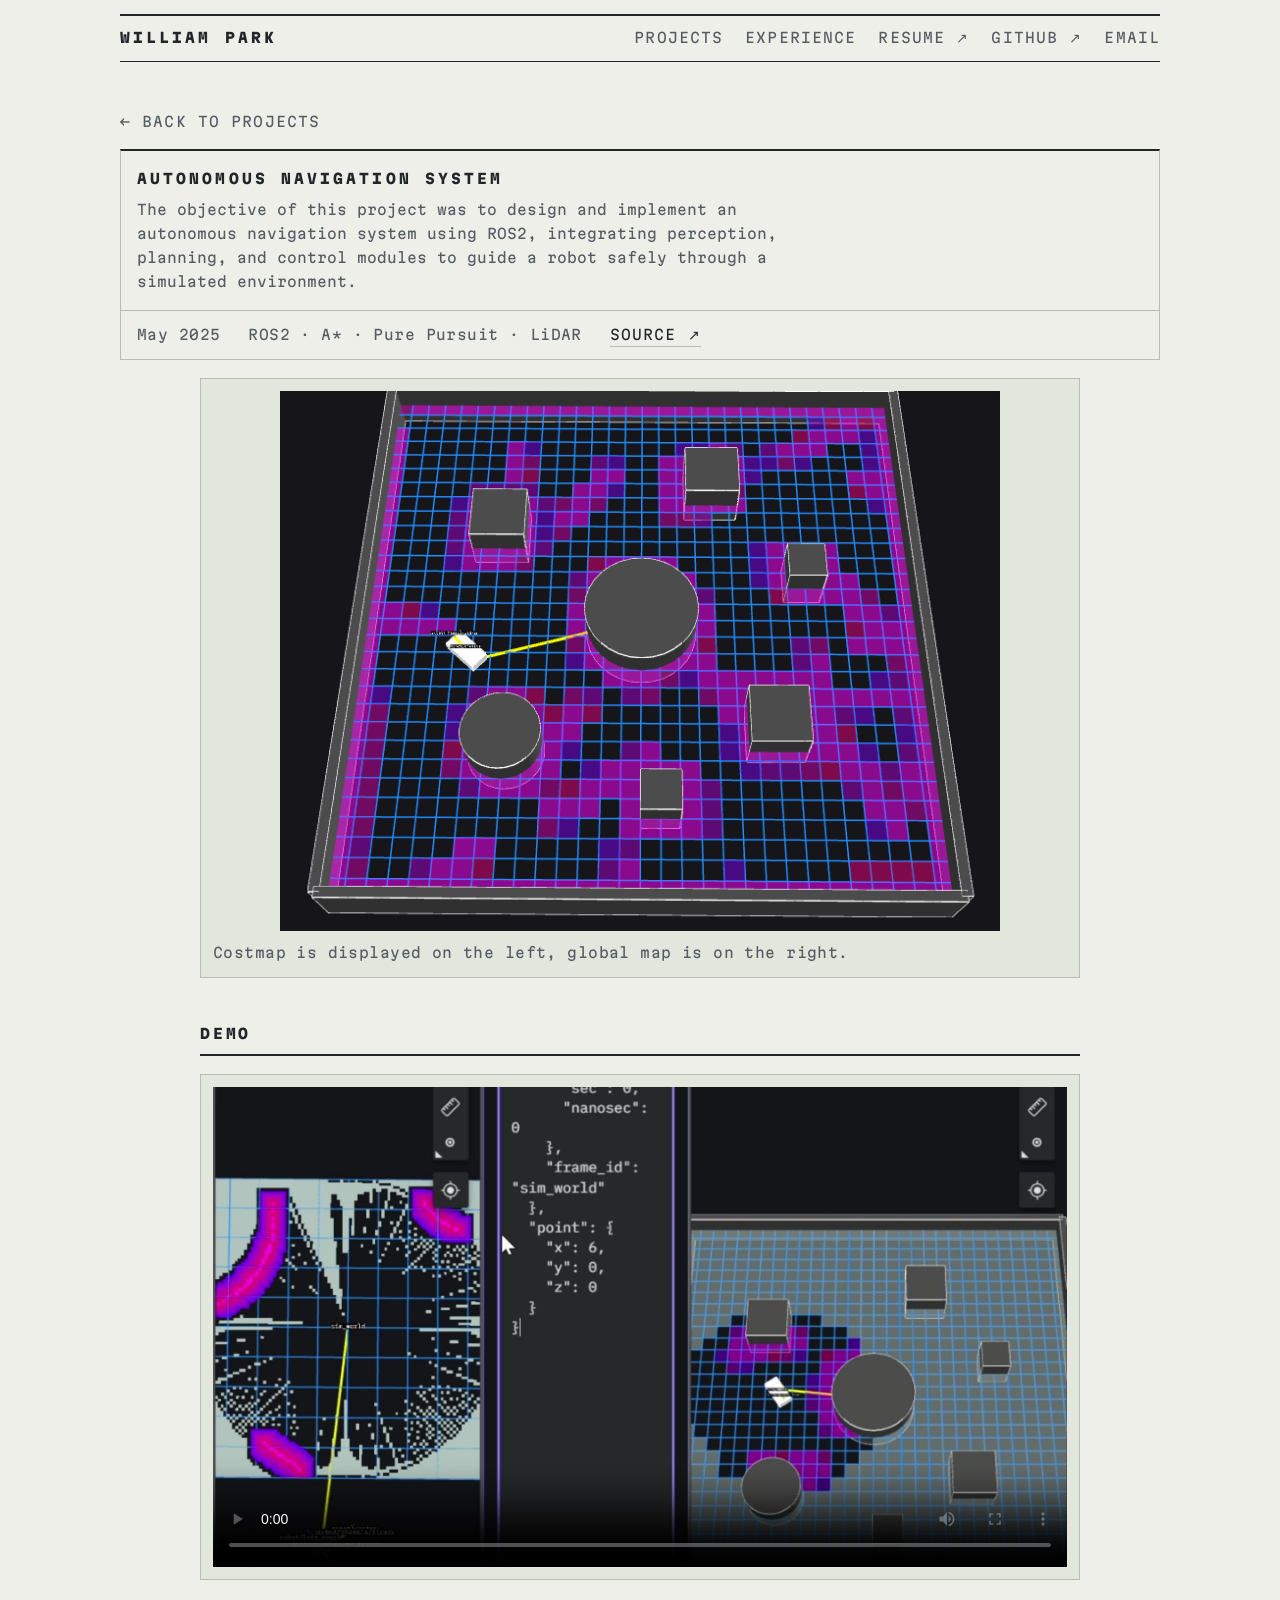
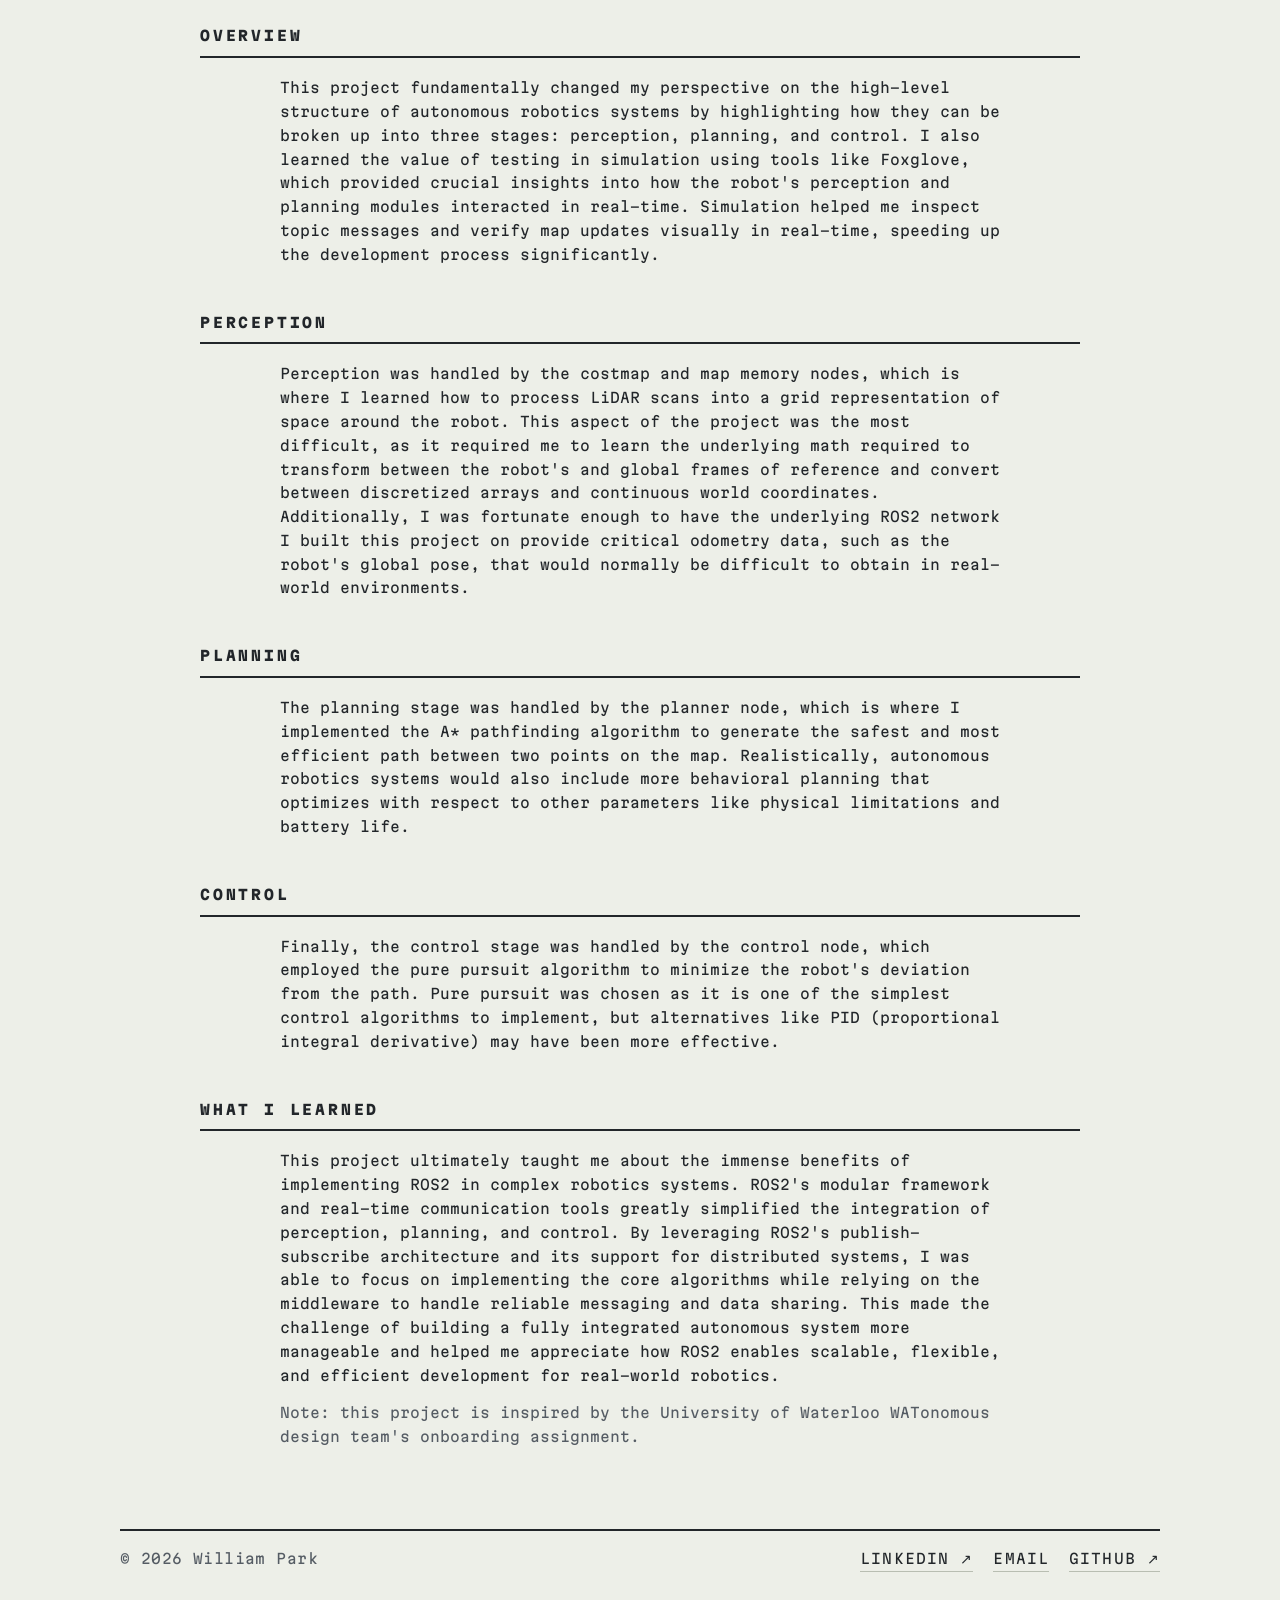
==== commit 29de4ca8: "Remove the mini locator dies from project pages Project pages drop the locator cell and its scripts " ====
--- a/docs/projects/autonomous-navigation-system.html
+++ b/docs/projects/autonomous-navigation-system.html
@@ -43,7 +43,6 @@
         modules to guide a robot safely through a simulated environment.
       </p>
         </div>
-        <div class="locator-cell" id="plan-locator" aria-hidden="true"></div>
       </div>
       <div class="meta-bar">
         <span>May 2025</span>
@@ -137,9 +136,6 @@
     </nav>
   </footer>
   </div>
-  <script src="../js/projects.js"></script>
-  <script src="../js/plan-lib.js"></script>
-  <script src="../js/locator.js"></script>
   <script src="../js/project-page.js" defer></script>
 </body>
 </html>
--- a/docs/css/site.css
+++ b/docs/css/site.css
@@ -119,15 +119,13 @@
   .head-bar { border-bottom: none; padding-bottom: 0; }
   .head-nav {
     width: 100%;
-    display: grid;
-    grid-template-columns: 1fr 1fr;
-    gap: 0 10px;
+    display: flex;
+    flex-wrap: wrap;
+    gap: 0 26px;
     border-top: 1px solid var(--rule);
     border-bottom: 1px solid var(--rule-strong);
     margin-top: 6px;
   }
   .head-nav a { padding: 9px 0; }
-  .head-nav a:nth-child(2n) { text-align: right; }
-  .head-nav a:nth-child(5) { grid-column: 1 / -1; }
   .section-head { flex-direction: column; align-items: flex-start; gap: 6px; }
 }
--- a/docs/css/project.css
+++ b/docs/css/project.css
@@ -2,7 +2,7 @@
    Shared tokens/chrome live in site.css; js/project-page.js wraps each <h2>
    and its content into a .panel and builds the .page-toc. */
 
-/* --- page head: back link, title + locator, meta row --- */
+/* --- page head: back link, title, meta row --- */
 .page-head { margin-top: clamp(32px, 5vw, 48px); }
 .back-link {
   display: inline-block;
@@ -17,7 +17,7 @@
 
 .title-grid {
   display: grid;
-  grid-template-columns: 1fr auto;
+  grid-template-columns: 1fr;
   gap: 16px;
   border: 1px solid var(--rule);
   border-top: 2px solid var(--rule-strong);
@@ -30,8 +30,6 @@
   text-transform: uppercase;
 }
 .subtitle { color: var(--ink-2); margin-top: 8px; max-width: 64ch; }
-.locator-cell { padding: 12px 16px 12px 0; display: flex; align-items: center; }
-.locator-svg { display: block; width: 132px; height: auto; }
 
 .meta-bar {
   display: flex;
@@ -63,22 +61,27 @@
   margin-top: clamp(32px, 5vw, 44px);
   margin-bottom: 18px;
 }
-.project-page main p { max-width: 72ch; margin-left: auto; margin-right: auto; margin-bottom: 14px; }
-.project-page main ul { max-width: 72ch; margin-left: auto; margin-right: auto; padding-left: 1.5em; margin-bottom: 14px; }
+.project-page main > section p { max-width: 72ch; margin-left: auto; margin-right: auto; margin-bottom: 14px; }
+.project-page main > section ul { max-width: 72ch; margin-left: auto; margin-right: auto; padding-left: 1.5em; margin-bottom: 14px; }
 .project-page main li { margin-bottom: 4px; }
 .footnote { color: var(--ink-2); }
 
-/* measured-results strip */
+/* measured-results list: one stat per ruled row */
 .metrics {
-  display: grid;
-  grid-template-columns: repeat(4, 1fr);
   border: 1px solid var(--rule);
-  margin-bottom: 18px;
+  margin: 0 auto 18px;
+  max-width: 520px;
 }
-.metric { padding: 12px 16px; display: flex; flex-direction: column; }
-.metric + .metric { border-left: 1px solid var(--rule); }
+.metric {
+  display: flex;
+  justify-content: space-between;
+  align-items: baseline;
+  gap: 24px;
+  padding: 10px 16px;
+}
+.metric + .metric { border-top: 1px solid var(--rule); }
 .metric .label { color: var(--ink-2); letter-spacing: var(--track); text-transform: uppercase; }
-.metric .value { font-weight: 800; letter-spacing: 0.04em; margin-top: auto; }
+.metric .value { font-weight: 800; letter-spacing: 0.04em; white-space: nowrap; }
 
 /* figures: hairline-framed plates */
 figure {
@@ -153,9 +156,4 @@
 /* --- responsive --- */
 @media (max-width: 640px) {
   .title-grid { grid-template-columns: 1fr; }
-  .locator-cell { padding: 0 16px 16px; }
-  .metrics { grid-template-columns: 1fr 1fr; }
-  .metric + .metric { border-left: none; }
-  .metric:nth-child(2n) { border-left: 1px solid var(--rule); }
-  .metric:nth-child(n+3) { border-top: 1px solid var(--rule); }
 }
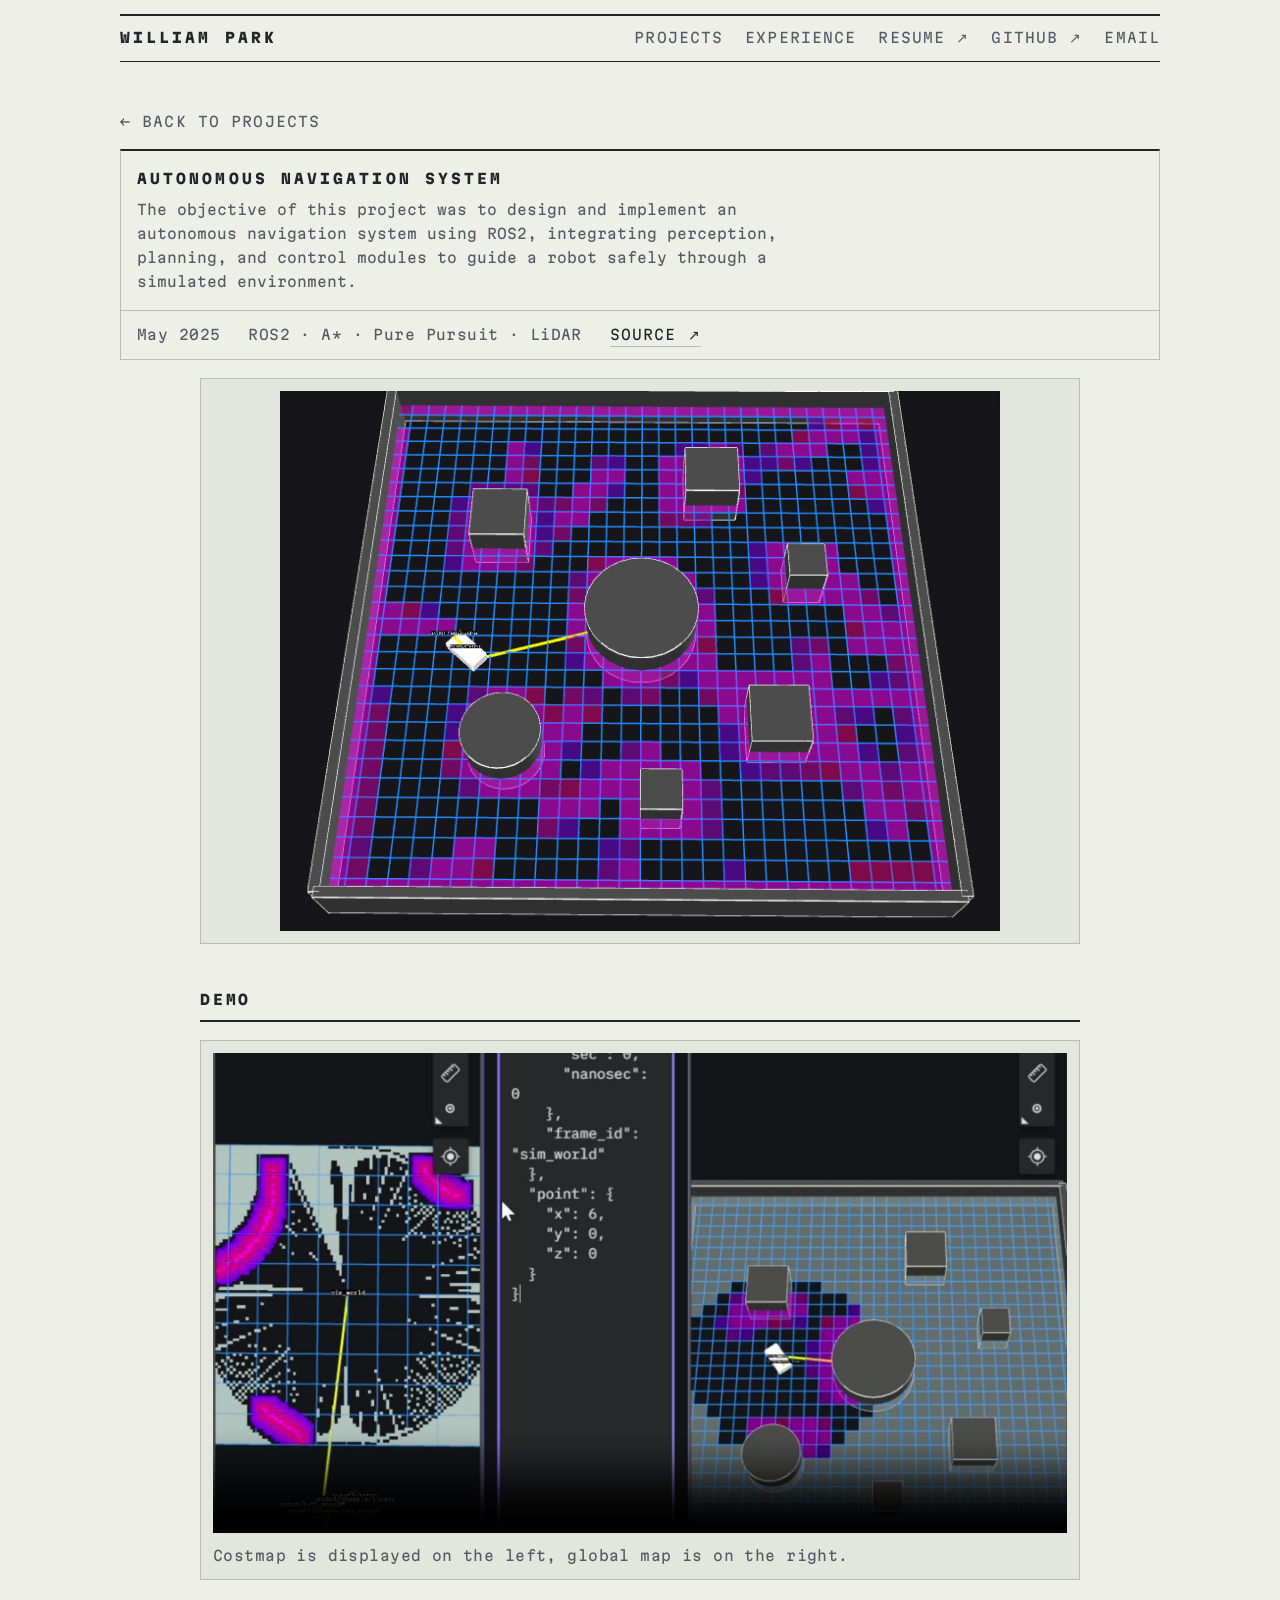
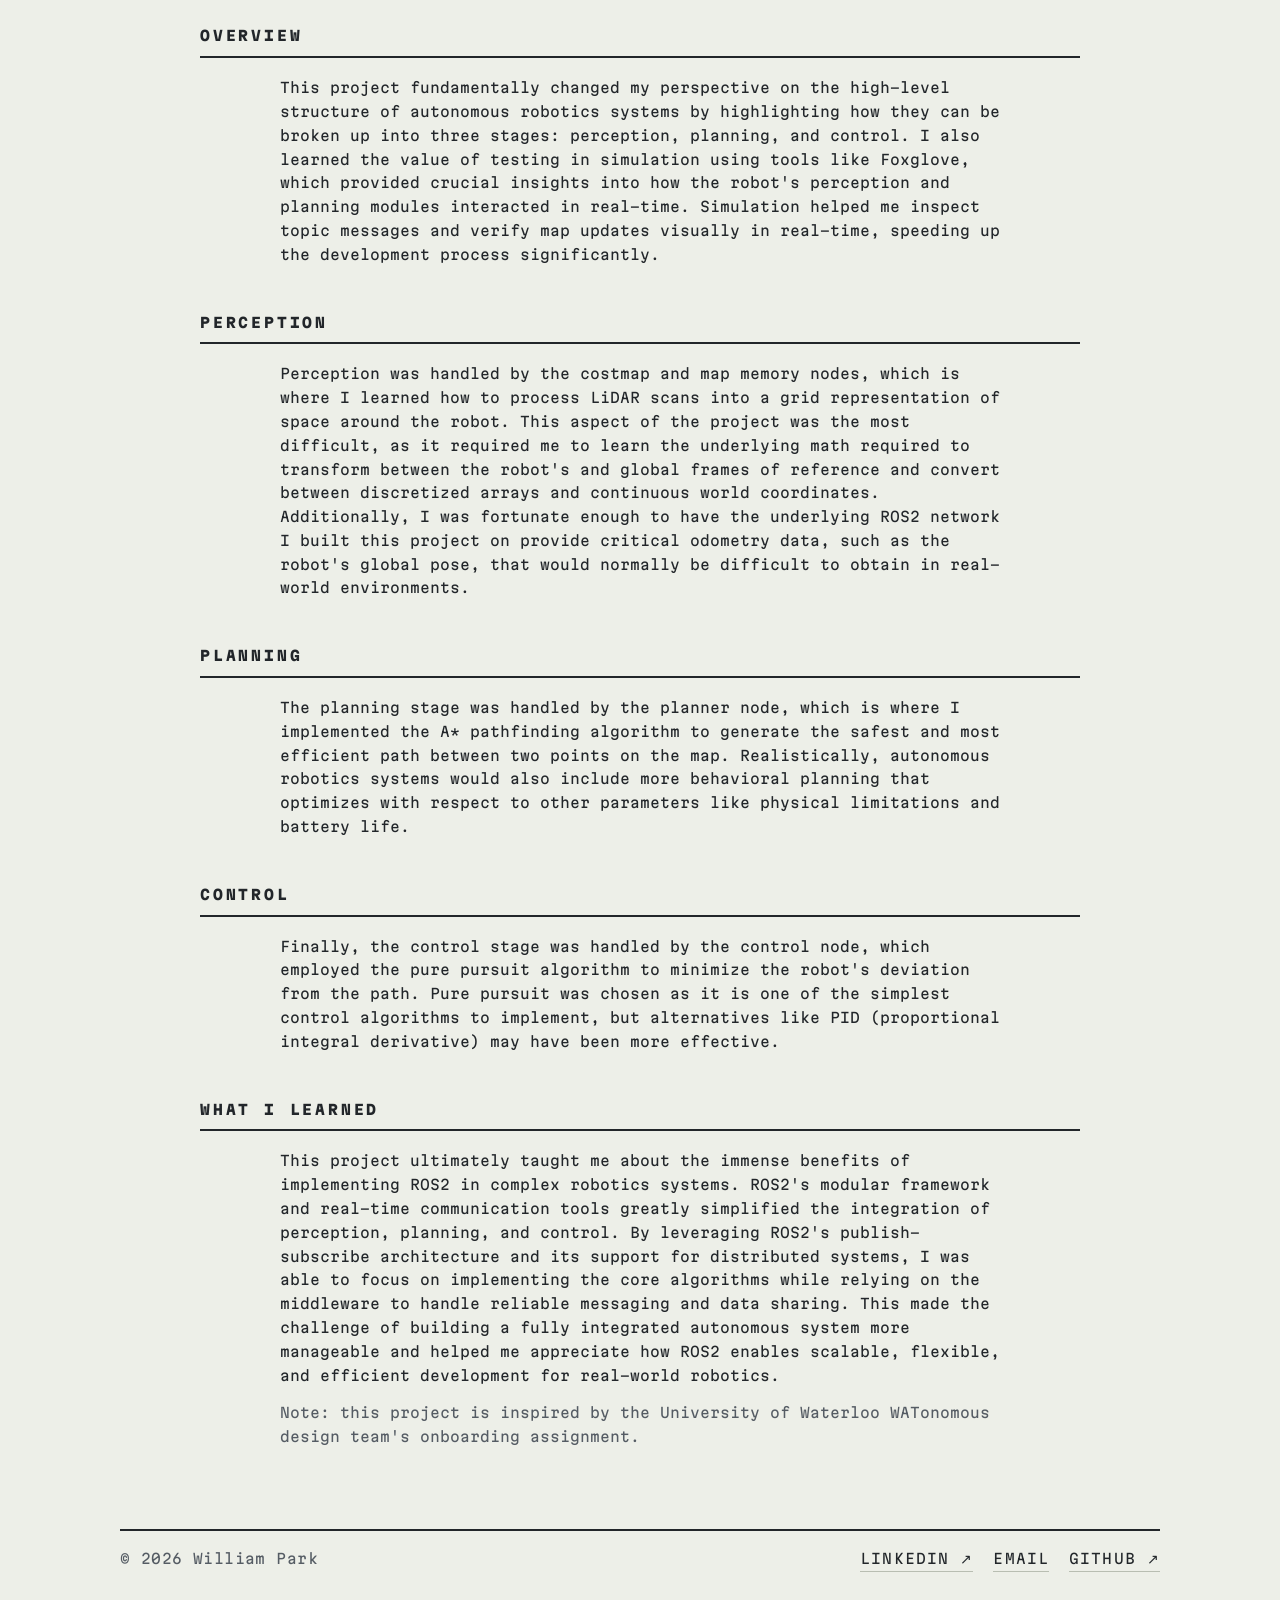
==== commit 7733839f: "Move the costmap caption under the ANS demo video Co-Authored-By: Claude Fable 5 <noreply@anthropic." ====
--- a/docs/projects/autonomous-navigation-system.html
+++ b/docs/projects/autonomous-navigation-system.html
@@ -54,7 +54,6 @@
     <section>
       <figure class="hero-fig">
         <img src="../assets/img/autonomous-navigation-system.png" alt="Costmap and global map">
-        <figcaption>Costmap is displayed on the left, global map is on the right.</figcaption>
       </figure>
 
       <h2>Demo</h2>
@@ -63,6 +62,7 @@
           <source src="../assets/vid/watonomous-asd.mp4" type="video/mp4">
           Your browser does not support the video tag.
         </video>
+        <figcaption>Costmap is displayed on the left, global map is on the right.</figcaption>
       </figure>
 
       <h2>Overview</h2>
--- a/docs/css/site.css
+++ b/docs/css/site.css
@@ -51,7 +51,9 @@
 }
 
 a { color: var(--ink); text-decoration: underline; text-decoration-color: var(--rule); text-underline-offset: 4px; }
-a:hover { text-decoration-color: var(--ink); }
+@media (hover: hover) {
+  a:hover { text-decoration-color: var(--ink); }
+}
 
 strong { font-weight: 700; }
 
@@ -78,7 +80,9 @@
   color: var(--ink-2);
   border-bottom: 1px solid transparent;
 }
-.head-nav a:hover { color: var(--ink); border-bottom-color: var(--ink); }
+@media (hover: hover) {
+  .head-nav a:hover { color: var(--ink); border-bottom-color: var(--ink); }
+}
 
 /* --- sections --- */
 .section { margin-top: clamp(32px, 5vw, 48px); }
@@ -113,7 +117,9 @@
 .foot-mark { letter-spacing: 0.03em; color: var(--ink-2); }
 .foot-links { display: flex; gap: 20px; flex-wrap: wrap; }
 .foot-links a { text-decoration: none; letter-spacing: var(--track); text-transform: uppercase; border-bottom: 1px solid var(--rule); }
-.foot-links a:hover { border-bottom-color: var(--ink); }
+@media (hover: hover) {
+  .foot-links a:hover { border-bottom-color: var(--ink); }
+}
 
 @media (max-width: 640px) {
   .head-bar { border-bottom: none; padding-bottom: 0; }
--- a/docs/css/project.css
+++ b/docs/css/project.css
@@ -13,7 +13,9 @@
   color: var(--ink-2);
   border-bottom: 1px solid transparent;
 }
-.back-link:hover { color: var(--ink); border-bottom-color: var(--ink); }
+@media (hover: hover) {
+  .back-link:hover { color: var(--ink); border-bottom-color: var(--ink); }
+}
 
 .title-grid {
   display: grid;
@@ -42,7 +44,9 @@
   letter-spacing: 0.03em;
 }
 .meta-bar a { text-decoration: none; color: var(--ink); letter-spacing: var(--track); text-transform: uppercase; border-bottom: 1px solid var(--rule); }
-.meta-bar a:hover { border-bottom-color: var(--ink); }
+@media (hover: hover) {
+  .meta-bar a:hover { border-bottom-color: var(--ink); }
+}
 
 /* --- write-up sections (js-wrapped panels) --- */
 /* The whole write-up column sits centered in the sheet. */
@@ -110,6 +114,7 @@
   color: var(--ink-2);
   padding: 10px 2px 0;
   letter-spacing: 0.03em;
+  font-size: 0.75rem;
 }
 .data-table th {
   text-align: left;
@@ -150,7 +155,9 @@
   color: var(--ink-2);
   letter-spacing: 0.03em;
 }
-.page-toc a:hover { color: var(--ink); }
+@media (hover: hover) {
+  .page-toc a:hover { color: var(--ink); }
+}
 .page-toc a.active { color: var(--ink); font-weight: 700; }
 
 /* --- responsive --- */
